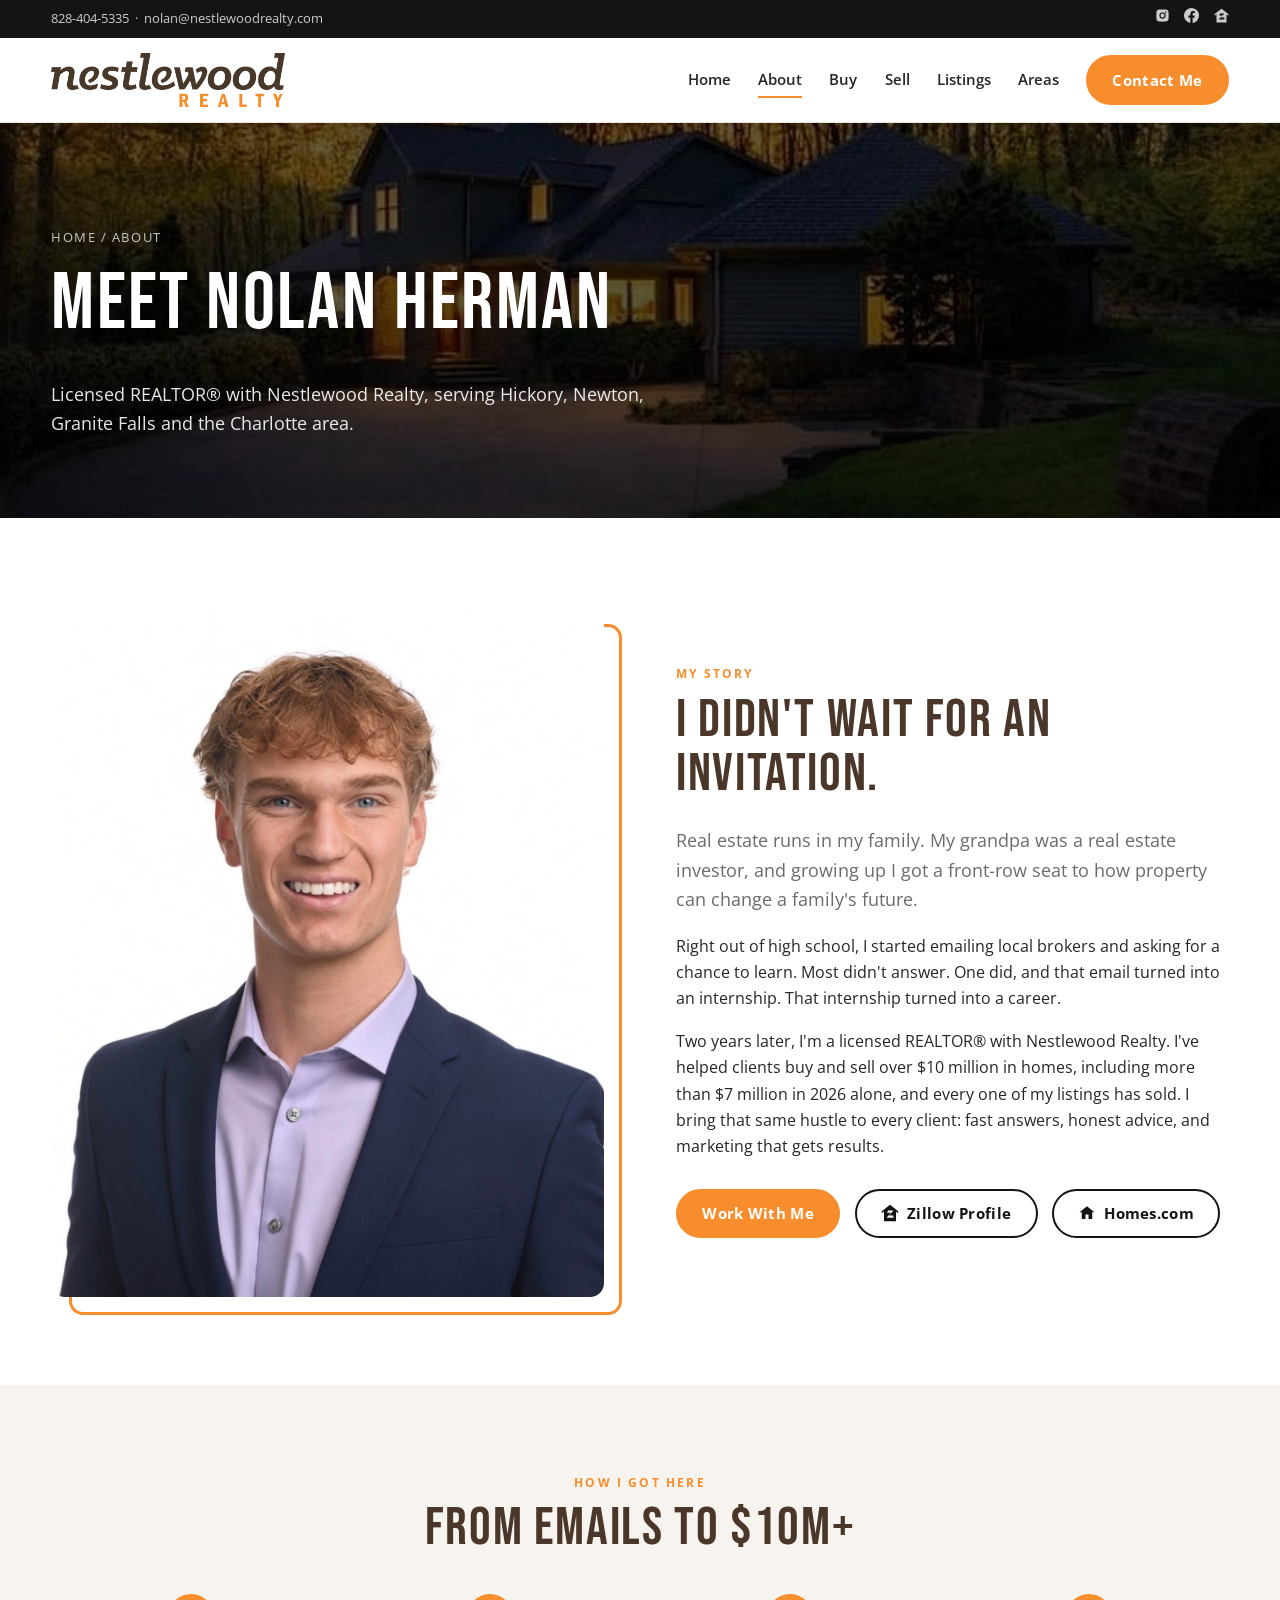
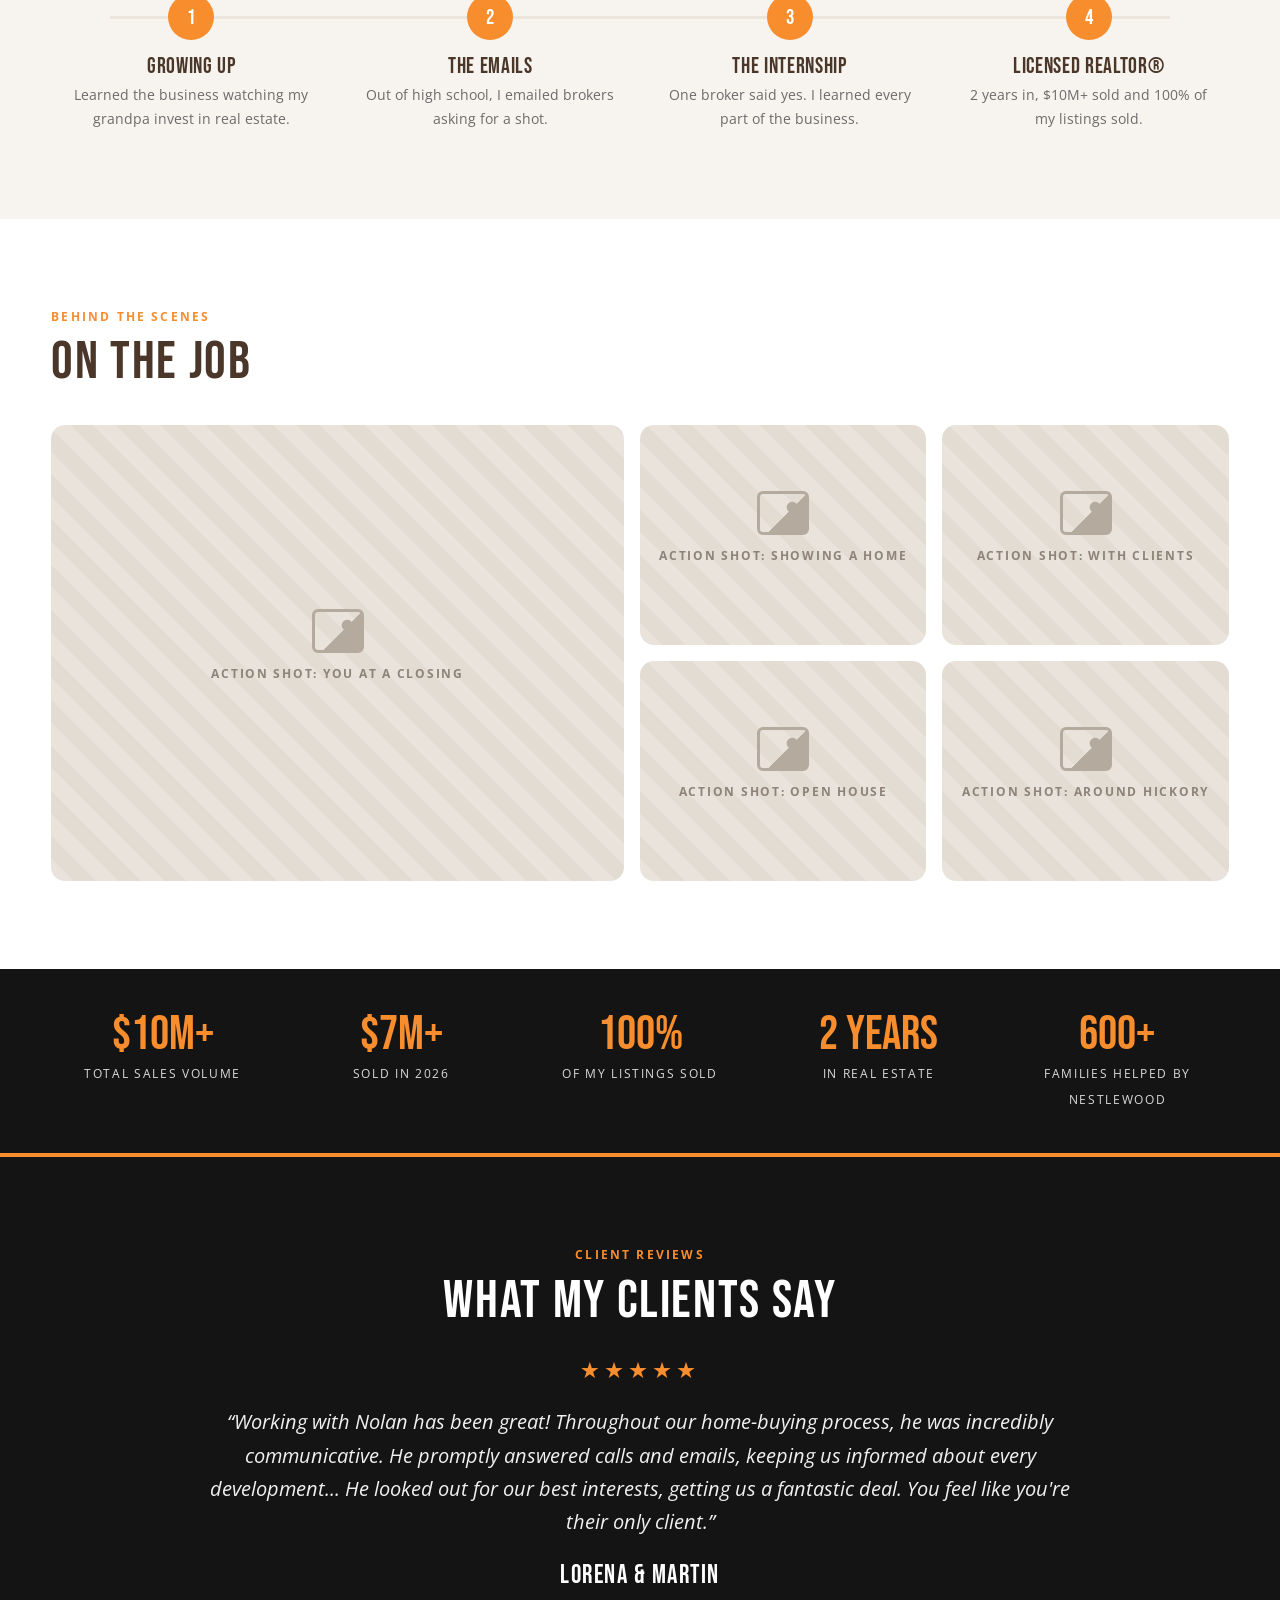
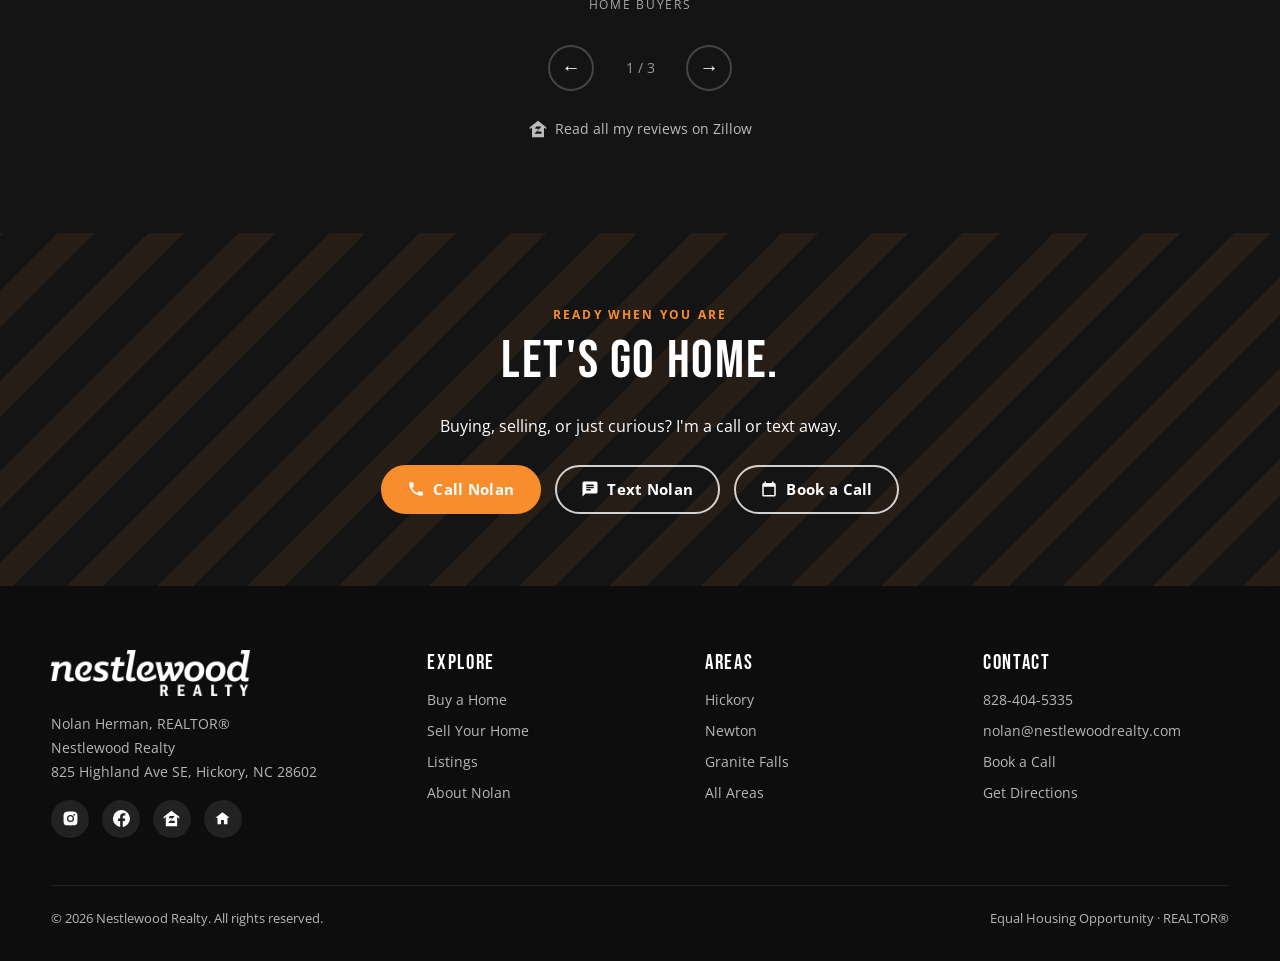
==== about.html @ 5c6ec0c7 "Clean up: move the site to the top level The site now opens directly at the short link; the redirect" ====
<!DOCTYPE html>
<html lang="en">
<head>
<meta charset="UTF-8" />
<meta name="viewport" content="width=device-width, initial-scale=1.0" />
<title>About Nolan Herman | Nestlewood Realty</title>
<meta name="description" content="Nolan Herman, REALTOR® with Nestlewood Realty. Helping buyers and sellers in Hickory, Newton, Granite Falls and the Charlotte area." />
<link rel="icon" href="images/tree-icon.png" />
<link rel="preconnect" href="https://fonts.googleapis.com" /><link rel="preconnect" href="https://fonts.gstatic.com" crossorigin />
<link href="https://fonts.googleapis.com/css2?family=Bebas+Neue&family=Open+Sans:ital,wght@0,400;0,600;0,700;1,400&display=swap" rel="stylesheet" />
<link rel="stylesheet" href="styles.css" />
</head>
<body>
<div class="topbar"><div class="wrap">
  <span><a href="tel:+18284045335">828-404-5335</a> &nbsp;·&nbsp; <a href="mailto:nolan@nestlewoodrealty.com">nolan@nestlewoodrealty.com</a></span>
  <span class="tsoc"><a href="https://www.instagram.com/nolansellsnc/" target="_blank" rel="noopener" aria-label="Instagram"><svg viewBox="0 0 24 24" aria-hidden="true"><path d="M12 2.2c3.2 0 3.6 0 4.8.1 3.3.1 4.8 1.7 4.9 4.9.1 1.3.1 1.6.1 4.8s0 3.6-.1 4.8c-.1 3.2-1.7 4.8-4.9 4.9-1.3.1-1.6.1-4.8.1s-3.6 0-4.8-.1c-3.3-.1-4.8-1.7-4.9-4.9C2.2 15.6 2.2 15.2 2.2 12s0-3.6.1-4.8C2.4 3.9 3.9 2.4 7.2 2.3 8.4 2.2 8.8 2.2 12 2.2zM12 7a5 5 0 1 0 0 10 5 5 0 0 0 0-10zm0 8.2a3.2 3.2 0 1 1 0-6.4 3.2 3.2 0 0 1 0 6.4zm5.2-9.6a1.2 1.2 0 1 0 0 2.4 1.2 1.2 0 0 0 0-2.4z"/></svg></a><a href="https://www.facebook.com/profile.php?id=61578346302536" target="_blank" rel="noopener" aria-label="Facebook"><svg viewBox="0 0 24 24" aria-hidden="true"><path d="M24 12a12 12 0 1 0-13.9 11.9v-8.4h-3V12h3V9.4c0-3 1.8-4.7 4.5-4.7 1.3 0 2.7.2 2.7.2v3h-1.5c-1.5 0-2 .9-2 1.9V12h3.4l-.5 3.5h-2.9v8.4A12 12 0 0 0 24 12z"/></svg></a><a href="https://www.zillow.com/profile/Nolansellnc" target="_blank" rel="noopener" aria-label="Zillow"><svg viewBox="0 0 24 24" aria-hidden="true"><path d="M12 1 1 9.6v2.6l3-2.2V23h16V10l3 2.2V9.6zm4.6 17.4H7.4l5.9-6.6H8.1l1.3-3.2h7.2l-5.8 6.6h5.8z"/></svg></a></span>
</div></div>
<header class="header"><div class="wrap">
  <a href="index.html"><img class="logo" src="images/logo.png" alt="Nestlewood Realty" /></a>
  <nav class="nav"><a href="index.html" class="">Home</a><a href="about.html" class="active">About</a><a href="buy.html" class="">Buy</a><a href="sell.html" class="">Sell</a><a href="listings.html" class="">Listings</a><a href="areas.html" class="">Areas</a><a href="contact.html" class="btn">Contact Me</a></nav>
  <button class="menu-btn" aria-label="Menu"><span></span><span></span><span></span></button>
</div></header>

<section class="page-hero" style="--bg:url('images/cover.jpg')"><div class="wrap"><div class="crumbs">Home / About</div><h1>Meet Nolan Herman</h1><p>Licensed REALTOR® with Nestlewood Realty, serving Hickory, Newton, Granite Falls and the Charlotte area.</p></div></section>
<section class="section"><div class="wrap split">
  <div class="portrait rev"><img src="images/headshot.jpg" alt="Nolan Herman" /></div>
  <div class="rev"><p class="eyebrow">My Story</p><h2>I didn't wait for an invitation.</h2>
    <p class="lead">Real estate runs in my family. My grandpa was a real estate investor, and growing up I got a front-row seat to how property can change a family's future.</p>
    <p>Right out of high school, I started emailing local brokers and asking for a chance to learn. Most didn't answer. One did, and that email turned into an internship. That internship turned into a career.</p>
    <p>Two years later, I'm a licensed REALTOR® with Nestlewood Realty. I've helped clients buy and sell over $10 million in homes, including more than $7 million in 2026 alone, and every one of my listings has sold. I bring that same hustle to every client: fast answers, honest advice, and marketing that gets results.</p>
    <div class="hero-actions"><a class="btn" href="contact.html">Work With Me</a><a class="btn btn-line" href="https://www.zillow.com/profile/Nolansellnc" target="_blank" rel="noopener"><svg viewBox="0 0 24 24" aria-hidden="true"><path d="M12 1 1 9.6v2.6l3-2.2V23h16V10l3 2.2V9.6zm4.6 17.4H7.4l5.9-6.6H8.1l1.3-3.2h7.2l-5.8 6.6h5.8z"/></svg> Zillow Profile</a><a class="btn btn-line" href="https://www.homes.com/real-estate-agents/nolan-herman/2672vt8/" target="_blank" rel="noopener"><svg viewBox="0 0 24 24" aria-hidden="true"><path d="M12 3 2 11h3v9h5v-6h4v6h5v-9h3z"/></svg> Homes.com</a></div></div>
</div></section>
<section class="section soft"><div class="wrap center"><p class="eyebrow">How I Got Here</p><h2>From emails to $10M+</h2>
  <div class="timeline">
    <div class="tl rev"><i>1</i><h3>Growing Up</h3><p>Learned the business watching my grandpa invest in real estate.</p></div>
    <div class="tl rev"><i>2</i><h3>The Emails</h3><p>Out of high school, I emailed brokers asking for a shot.</p></div>
    <div class="tl rev"><i>3</i><h3>The Internship</h3><p>One broker said yes. I learned every part of the business.</p></div>
    <div class="tl rev"><i>4</i><h3>Licensed REALTOR®</h3><p>2 years in, $10M+ sold and 100% of my listings sold.</p></div>
  </div></div></section>
<section class="section"><div class="wrap"><div class="head-row"><div><p class="eyebrow">Behind the Scenes</p><h2>On the job</h2></div></div>
  <div class="gallery"><div class="ph"><span>Action shot: you at a closing</span></div><div class="ph"><span>Action shot: showing a home</span></div><div class="ph"><span>Action shot: with clients</span></div><div class="ph"><span>Action shot: open house</span></div><div class="ph"><span>Action shot: around Hickory</span></div></div></div></section>
<section class="stats"><div class="wrap stats-grid">
  <div class="stat"><strong>$10M+</strong><span>Total sales volume</span></div>
  <div class="stat"><strong>$7M+</strong><span>Sold in 2026</span></div>
  <div class="stat"><strong>100%</strong><span>Of my listings sold</span></div>
  <div class="stat"><strong>2 Years</strong><span>In real estate</span></div>
  <div class="stat"><strong>600+</strong><span>Families helped by Nestlewood</span></div>
</div></section>
<section class="section dark" id="reviews"><div class="wrap center">
  <p class="eyebrow">Client Reviews</p><h2>What my clients say</h2>
  <div class="slider"><div class="rv on"><div class="stars">★★★★★</div><blockquote>“Working with Nolan has been great! Throughout our home-buying process, he was incredibly communicative. He promptly answered calls and emails, keeping us informed about every development... He looked out for our best interests, getting us a fantastic deal. You feel like you&#x27;re their only client.”</blockquote><cite>Lorena &amp; Martin<span>Home Buyers</span></cite></div><div class="rv"><div class="stars">★★★★★</div><blockquote>“Working with Nolan has been an outstanding experience from start to finish. His professionalism, deep market knowledge, and ability to communicate clearly made the entire home-buying process significantly easier and far less stressful... He is exceptional at what he does, and I&#x27;m grateful to have worked with him.”</blockquote><cite>Jacopo B.<span>Home Buyer</span></cite></div><div class="rv"><div class="stars">★★★★★</div><blockquote>“As first-time homebuyers, we appreciated his professionalism, knowledge, and dedication throughout the entire process. We couldn&#x27;t have asked for a better realtor than Nolan... We absolutely love our new home and highly recommend Nolan to anyone looking for a realtor who genuinely cares about their clients.”</blockquote><cite>Alfred &amp; Rashonda Wingate<span>First-Time Home Buyers</span></cite></div>
    <div class="rv-nav"><button class="rv-prev" aria-label="Previous review">←</button><span class="rv-count">1 / 3</span><button class="rv-next" aria-label="Next review">→</button></div>
  </div>
  <a class="zillow-badge" href="https://www.zillow.com/profile/Nolansellnc" target="_blank" rel="noopener"><svg style="width:18px;height:18px;fill:currentColor" viewBox="0 0 24 24" aria-hidden="true"><path d="M12 1 1 9.6v2.6l3-2.2V23h16V10l3 2.2V9.6zm4.6 17.4H7.4l5.9-6.6H8.1l1.3-3.2h7.2l-5.8 6.6h5.8z"/></svg> Read all my reviews on Zillow</a>
</div></section>
<section class="cta"><div class="wrap"><p class="eyebrow">Ready when you are</p><h2>Let's go home.</h2>
  <p>Buying, selling, or just curious? I'm a call or text away.</p>
  <div class="cta-actions"><a class="btn" href="tel:+18284045335"><svg viewBox="0 0 24 24" aria-hidden="true"><path d="M6.6 10.8a15.1 15.1 0 0 0 6.6 6.6l2.2-2.2a1 1 0 0 1 1-.25 11.4 11.4 0 0 0 3.6.57 1 1 0 0 1 1 1V20a1 1 0 0 1-1 1A17 17 0 0 1 3 4a1 1 0 0 1 1-1h3.5a1 1 0 0 1 1 1c0 1.25.2 2.45.57 3.57a1 1 0 0 1-.25 1z"/></svg> Call Nolan</a><a class="btn btn-ghost" href="sms:+18284045335"><svg viewBox="0 0 24 24" aria-hidden="true"><path d="M20 2H4a2 2 0 0 0-2 2v18l4-4h14a2 2 0 0 0 2-2V4a2 2 0 0 0-2-2zM7 9h10v2H7zm6 5H7v-2h6zm4-6H7V6h10z"/></svg> Text Nolan</a><a class="btn btn-ghost" href="contact.html"><svg viewBox="0 0 24 24" aria-hidden="true"><path d="M19 4h-1V2h-2v2H8V2H6v2H5a2 2 0 0 0-2 2v14a2 2 0 0 0 2 2h14a2 2 0 0 0 2-2V6a2 2 0 0 0-2-2zm0 16H5V9h14z"/></svg> Book a Call</a></div>
</div></section>
<footer class="footer"><div class="wrap">
  <div class="f-grid">
    <div><img class="flogo" src="images/logo.png" alt="Nestlewood Realty" />
      <p>Nolan Herman, REALTOR®<br />Nestlewood Realty<br />825 Highland Ave SE, Hickory, NC 28602</p>
      <div class="fsoc"><a href="https://www.instagram.com/nolansellsnc/" target="_blank" rel="noopener" aria-label="Instagram"><svg viewBox="0 0 24 24" aria-hidden="true"><path d="M12 2.2c3.2 0 3.6 0 4.8.1 3.3.1 4.8 1.7 4.9 4.9.1 1.3.1 1.6.1 4.8s0 3.6-.1 4.8c-.1 3.2-1.7 4.8-4.9 4.9-1.3.1-1.6.1-4.8.1s-3.6 0-4.8-.1c-3.3-.1-4.8-1.7-4.9-4.9C2.2 15.6 2.2 15.2 2.2 12s0-3.6.1-4.8C2.4 3.9 3.9 2.4 7.2 2.3 8.4 2.2 8.8 2.2 12 2.2zM12 7a5 5 0 1 0 0 10 5 5 0 0 0 0-10zm0 8.2a3.2 3.2 0 1 1 0-6.4 3.2 3.2 0 0 1 0 6.4zm5.2-9.6a1.2 1.2 0 1 0 0 2.4 1.2 1.2 0 0 0 0-2.4z"/></svg></a><a href="https://www.facebook.com/profile.php?id=61578346302536" target="_blank" rel="noopener" aria-label="Facebook"><svg viewBox="0 0 24 24" aria-hidden="true"><path d="M24 12a12 12 0 1 0-13.9 11.9v-8.4h-3V12h3V9.4c0-3 1.8-4.7 4.5-4.7 1.3 0 2.7.2 2.7.2v3h-1.5c-1.5 0-2 .9-2 1.9V12h3.4l-.5 3.5h-2.9v8.4A12 12 0 0 0 24 12z"/></svg></a><a href="https://www.zillow.com/profile/Nolansellnc" target="_blank" rel="noopener" aria-label="Zillow"><svg viewBox="0 0 24 24" aria-hidden="true"><path d="M12 1 1 9.6v2.6l3-2.2V23h16V10l3 2.2V9.6zm4.6 17.4H7.4l5.9-6.6H8.1l1.3-3.2h7.2l-5.8 6.6h5.8z"/></svg></a><a href="https://www.homes.com/real-estate-agents/nolan-herman/2672vt8/" target="_blank" rel="noopener" aria-label="Homes.com"><svg viewBox="0 0 24 24" aria-hidden="true"><path d="M12 3 2 11h3v9h5v-6h4v6h5v-9h3z"/></svg></a></div></div>
    <div><h4>Explore</h4><a href="buy.html">Buy a Home</a><a href="sell.html">Sell Your Home</a><a href="listings.html">Listings</a><a href="about.html">About Nolan</a></div>
    <div><h4>Areas</h4><a href="hickory.html">Hickory</a><a href="newton.html">Newton</a><a href="granite-falls.html">Granite Falls</a><a href="areas.html">All Areas</a></div>
    <div><h4>Contact</h4><a href="tel:+18284045335">828-404-5335</a><a href="mailto:nolan@nestlewoodrealty.com">nolan@nestlewoodrealty.com</a><a href="contact.html">Book a Call</a><a href="https://www.google.com/maps/search/?api=1&query=825+Highland+Ave+SE,+Hickory,+NC+28602" target="_blank" rel="noopener">Get Directions</a></div>
  </div>
  <div class="f-bottom"><span>© 2026 Nestlewood Realty. All rights reserved.</span><span>Equal Housing Opportunity · REALTOR®</span></div>
</div></footer>
<script src="script.js"></script>
</body>
</html>
---- styles.css ----
/* ===== Nestlewood Realty: Premium ===== */
:root {
  --accent: #f78d2d; --accent-dark: #dd7418; --brown: #4a3729; --dark: #141414; --ink: #262626; --muted: #6b6b6b;
  --soft: #f7f3ee; --line: #ece5dc; --radius: 14px; --shadow: 0 18px 40px rgba(0,0,0,.10);
  --head: "Bebas Neue", Impact, sans-serif; --body: "Open Sans", system-ui, sans-serif;
}
* { box-sizing: border-box; }
html { scroll-behavior: smooth; }
body { margin: 0; font-family: var(--body); color: var(--ink); line-height: 1.65; background: #fff; font-variant-numeric: lining-nums; }
img { max-width: 100%; display: block; }
a { color: inherit; }
h1, h2, h3 { font-family: var(--head); font-weight: 400; letter-spacing: .03em; line-height: 1; margin: 0 0 .45em; color: var(--brown); }
h2 { font-size: clamp(2.4rem, 5vw, 3.4rem); }
h3 { font-size: 1.7rem; }
.wrap { width: min(1180px, 92%); margin: 0 auto; }
.center { text-align: center; }
.eyebrow { text-transform: uppercase; letter-spacing: .18em; font-size: .76rem; font-weight: 700; color: var(--accent); margin: 0 0 .7em; }
.lead { font-size: 1.12rem; color: var(--muted); max-width: 680px; }
.center .lead { margin-left: auto; margin-right: auto; }
.section { padding: 5.5rem 0; }
.soft { background: var(--soft); }
.dark { background: var(--dark); color: #ddd; }
.dark h2, .dark h3 { color: #fff; }
.head-row { display: flex; justify-content: space-between; align-items: flex-end; gap: 1.5rem; margin-bottom: 2.2rem; flex-wrap: wrap; }
.head-row h2 { margin: 0; }

/* Placeholder boxes (swap for real photos) */
.ph { position: relative; background: repeating-linear-gradient(45deg, #e9e3db 0 16px, #e3dcd3 16px 32px); display: grid; place-items: center; color: #8d8378; font-size: .78rem; font-weight: 700; letter-spacing: .14em; text-transform: uppercase; text-align: center; padding: 1rem; }
.ph::before { content: ""; position: absolute; width: 46px; height: 38px; top: calc(50% - 44px); border: 3px solid #b5aa9e; border-radius: 6px;
  background: radial-gradient(circle at 70% 35%, #b5aa9e 5px, transparent 6px), linear-gradient(135deg, transparent 55%, #b5aa9e 56%) ; }
.ph span { margin-top: 2.6rem; }

/* Buttons */
.btn { display: inline-flex; align-items: center; justify-content: center; gap: .5rem; text-decoration: none; cursor: pointer;
  background: var(--accent); color: #fff; border: 2px solid var(--accent); border-radius: 999px; padding: .85em 1.6em;
  font: 700 .95rem var(--body); letter-spacing: .02em; transition: transform .15s, background .2s, box-shadow .2s; }
.btn:hover { transform: translateY(-2px); background: var(--accent-dark); border-color: var(--accent-dark); box-shadow: 0 10px 22px rgba(247,141,45,.3); }
.btn svg { width: 18px; height: 18px; fill: currentColor; }
.btn-dark { background: var(--dark); border-color: var(--dark); }
.btn-dark:hover { background: #333; border-color: #333; box-shadow: none; }
.btn-ghost { background: transparent; color: #fff; border-color: rgba(255,255,255,.8); }
.btn-ghost:hover { background: #fff; color: var(--dark); border-color: #fff; box-shadow: none; }
.btn-line { background: transparent; color: var(--dark); border-color: var(--dark); }
.btn-line:hover { background: var(--dark); color: #fff; border-color: var(--dark); box-shadow: none; }
.link { color: var(--accent-dark); font-weight: 700; text-decoration: none; }
.link:hover { text-decoration: underline; }

/* Top bar + header */
.topbar { background: var(--dark); color: #ccc; font-size: .82rem; }
.topbar .wrap { display: flex; justify-content: space-between; align-items: center; padding: .5rem 0; gap: 1rem; }
.topbar a { text-decoration: none; } .topbar a:hover { color: var(--accent); }
.topbar .tsoc { display: flex; gap: .9rem; } .topbar .tsoc svg { width: 15px; height: 15px; fill: currentColor; }
.header { position: sticky; top: 0; z-index: 50; background: rgba(255,255,255,.97); backdrop-filter: blur(8px); border-bottom: 1px solid var(--line); }
.header .wrap { display: flex; align-items: center; justify-content: space-between; height: 84px; gap: 1rem; }
.header .logo { height: 54px; width: auto; }
.nav { display: flex; align-items: center; gap: 1.7rem; font-weight: 600; font-size: .93rem; }
.nav a { text-decoration: none; position: relative; }
.nav a:not(.btn)::after { content: ""; position: absolute; left: 0; bottom: -6px; height: 2px; width: 0; background: var(--accent); transition: width .2s; }
.nav a:not(.btn):hover::after, .nav a.active::after { width: 100%; }
.menu-btn { display: none; background: none; border: 0; padding: 8px; cursor: pointer; }
.menu-btn span { display: block; width: 26px; height: 3px; background: var(--dark); margin: 5px 0; border-radius: 2px; }

/* Home hero slideshow */
.hero { position: relative; min-height: 86vh; display: flex; align-items: center; color: #fff; overflow: hidden; }
.slides, .slide { position: absolute; inset: 0; }
.slide { background-size: cover; background-position: center 55%; opacity: 0; transition: opacity 1.4s ease; transform: scale(1.06); animation: kenburns 14s ease-out infinite alternate; }
.slide.on { opacity: 1; }
.slide.ph-slide { background: linear-gradient(135deg, #3a2c22, #1a1a1a); }
@keyframes kenburns { to { transform: scale(1); } }
.hero::after { content: ""; position: absolute; inset: 0; background: linear-gradient(90deg, rgba(0,0,0,.78) 0%, rgba(0,0,0,.45) 55%, rgba(0,0,0,.15) 100%); }
.hero .wrap { position: relative; z-index: 2; }
.hero-copy { max-width: 640px; }
.hero h1 { color: #fff; font-size: clamp(3.6rem, 9vw, 7rem); line-height: .9; margin-bottom: .25em; }
.hero h1 em { font-style: normal; color: var(--accent); }
.hero p { font-size: 1.15rem; opacity: .92; max-width: 520px; }
.hero-actions { display: flex; gap: .9rem; flex-wrap: wrap; margin-top: 1.8rem; }
.dots { position: absolute; z-index: 3; bottom: 26px; left: 50%; transform: translateX(-50%); display: flex; gap: 8px; }
.dots i { width: 9px; height: 9px; border-radius: 50%; background: rgba(255,255,255,.45); }
.dots i.on { background: var(--accent); width: 26px; border-radius: 9px; }

/* Page hero (inner pages) */
.page-hero { position: relative; color: #fff; padding: 6.5rem 0 5rem; background: linear-gradient(rgba(0,0,0,.6), rgba(0,0,0,.7)), var(--bg, #222) center 55% / cover; }
.page-hero.ph-hero { background: linear-gradient(rgba(20,20,20,.75), rgba(20,20,20,.85)), repeating-linear-gradient(45deg, #3b3027 0 18px, #33291f 18px 36px); }
.page-hero h1 { color: #fff; font-size: clamp(3rem, 7vw, 5rem); }
.page-hero p { max-width: 620px; font-size: 1.1rem; opacity: .9; margin: 0; }
.crumbs { font-size: .8rem; letter-spacing: .12em; text-transform: uppercase; opacity: .75; margin-bottom: 1rem; }

/* Stats */
.stats { background: var(--dark); color: #fff; padding: 2.6rem 0; border-bottom: 4px solid var(--accent); }
.stats-grid { display: grid; grid-template-columns: repeat(5, 1fr); gap: 1rem; text-align: center; }
.stat strong { display: block; font: 3rem/1 var(--head); color: var(--accent); }
.stat span { font-size: .74rem; letter-spacing: .14em; text-transform: uppercase; opacity: .85; }

/* Intro / about split */
.split { display: grid; grid-template-columns: 1fr 1fr; gap: 4.5rem; align-items: center; }
.portrait { position: relative; }
.portrait img, .portrait .ph { width: 100%; aspect-ratio: 4/5; object-fit: cover; object-position: center 20%; border-radius: var(--radius); }
.portrait::before { content: ""; position: absolute; inset: 18px -18px -18px 18px; border: 3px solid var(--accent); border-radius: var(--radius); z-index: -1; }
.badge-float { position: absolute; left: -22px; bottom: 34px; background: #fff; border-radius: 12px; box-shadow: var(--shadow); padding: .9rem 1.2rem; display: flex; gap: .8rem; align-items: center; }
.badge-float img { width: 42px; height: 42px; }
.badge-float strong { display: block; font: 1.7rem/1 var(--head); color: var(--brown); }
.badge-float span { font-size: .75rem; color: var(--muted); text-transform: uppercase; letter-spacing: .08em; }
.checks { list-style: none; padding: 0; margin: 1.4rem 0 2rem; display: grid; gap: .6rem; }
.checks li { padding-left: 1.9rem; position: relative; }
.checks li::before { content: "✓"; position: absolute; left: 0; top: .15rem; width: 1.3rem; height: 1.3rem; border-radius: 50%; background: var(--accent); color: #fff; font-size: .72rem; font-weight: 700; display: grid; place-items: center; }

/* Listing cards */
.cards3 { display: grid; grid-template-columns: repeat(3, 1fr); gap: 1.6rem; }
.listing { background: #fff; border-radius: var(--radius); overflow: hidden; box-shadow: var(--shadow); text-decoration: none; display: flex; flex-direction: column; transition: transform .2s; }
.listing:hover { transform: translateY(-6px); }
.listing .pic { position: relative; aspect-ratio: 4/3; }
.listing .pic .ph { position: absolute; inset: 0; }
.tag { position: absolute; top: 14px; left: 14px; z-index: 2; background: var(--accent); color: #fff; font-size: .7rem; font-weight: 700; letter-spacing: .12em; text-transform: uppercase; padding: .4em .85em; border-radius: 999px; }
.tag.sold { background: var(--dark); }
.listing .body { padding: 1.3rem 1.4rem 1.4rem; }
.price { font: 2rem/1 var(--head); color: var(--brown); letter-spacing: .03em; }
.addr { font-weight: 700; margin: .35rem 0 0; }
.city { color: var(--muted); font-size: .9rem; margin: 0 0 .9rem; }
.specs { display: flex; gap: 1.1rem; font-size: .86rem; color: var(--muted); border-top: 1px solid var(--line); padding-top: .9rem; }
.specs b { color: var(--ink); }
.zl { margin-top: .9rem; font-size: .85rem; font-weight: 700; color: var(--accent-dark); }

/* Neighborhood cards */
.hood { position: relative; border-radius: var(--radius); overflow: hidden; aspect-ratio: 3/4; display: block; text-decoration: none; color: #fff; box-shadow: var(--shadow); }
.hood .ph { position: absolute; inset: 0; align-items: start; padding-top: 30%; }
.hood .cap { position: absolute; inset: auto 0 0; padding: 1.6rem; background: linear-gradient(transparent, rgba(0,0,0,.85)); }
.hood h3 { color: #fff; font-size: 2.4rem; margin: 0; }
.hood p { margin: .2rem 0 0; font-size: .9rem; opacity: .9; }

/* Reviews slider */
.slider { position: relative; max-width: 860px; margin: 0 auto; }
.rv { display: none; text-align: center; }
.rv.on { display: block; animation: fade .6s ease; }
@keyframes fade { from { opacity: 0; transform: translateY(8px); } to { opacity: 1; transform: none; } }
.rv .stars { color: var(--accent); font-size: 1.4rem; letter-spacing: 4px; }
.rv blockquote { margin: 1rem 0 1.4rem; font-size: 1.22rem; line-height: 1.7; font-style: italic; color: #f1f1f1; }
.rv cite { font: 1.6rem var(--head); letter-spacing: .06em; color: #fff; font-style: normal; }
.rv cite span { display: block; font: .75rem var(--body); letter-spacing: .14em; text-transform: uppercase; color: #aaa; margin-top: .3rem; }
.rv-nav { display: flex; justify-content: center; align-items: center; gap: 1rem; margin-top: 2rem; }
.rv-nav button { width: 46px; height: 46px; border-radius: 50%; border: 2px solid #444; background: none; color: #fff; font-size: 1.2rem; cursor: pointer; }
.rv-nav button:hover { border-color: var(--accent); color: var(--accent); }
.rv-count { font-size: .85rem; color: #999; min-width: 60px; text-align: center; }
.zillow-badge { display: inline-flex; align-items: center; gap: .5rem; margin-top: 1.6rem; color: #bbb; font-size: .9rem; text-decoration: none; }
.zillow-badge:hover { color: var(--accent); }

/* Valuation band */
.valuation { background: var(--accent); padding: 4rem 0; }
.val-grid { display: grid; grid-template-columns: 1fr 1.2fr; gap: 3rem; align-items: center; }
.valuation h2 { color: #111; margin-bottom: .2em; }
.valuation p { color: #231a12; margin: 0; }
.val-form { display: flex; gap: .6rem; background: #fff; border-radius: 999px; padding: .45rem; box-shadow: 0 14px 30px rgba(0,0,0,.15); }
.val-form input { flex: 1; min-width: 0; border: 0; outline: none; font: 1rem var(--body); padding: 0 1.1rem; }

/* Guide download */
.guide { display: grid; grid-template-columns: .8fr 1.2fr; gap: 4rem; align-items: center; }
.book { position: relative; width: min(320px, 100%); margin: 0 auto; aspect-ratio: 3/4; border-radius: 6px 14px 14px 6px; background: var(--dark); color: #fff; padding: 2rem 1.6rem; box-shadow: 18px 22px 40px rgba(0,0,0,.25), inset 10px 0 0 rgba(255,255,255,.06); transform: rotate(-3deg); display: flex; flex-direction: column; overflow: hidden; }
.book::after { content: ""; position: absolute; right: -40px; bottom: -40px; width: 180px; height: 180px; border-radius: 50%; background: var(--accent); opacity: .9; }
.book small { color: var(--accent); letter-spacing: .2em; font-weight: 700; font-size: .68rem; }
.book h3 { color: #fff; font-size: 2.6rem; line-height: .95; margin: .6rem 0 auto; position: relative; z-index: 1; }
.book .by { position: relative; z-index: 1; font-size: .78rem; opacity: .85; }
.book img { position: relative; z-index: 1; height: 34px; width: auto; filter: brightness(0) invert(1); margin-top: .7rem; }
.inline-form { display: grid; grid-template-columns: 1fr 1fr auto; gap: .6rem; margin-top: 1.4rem; }
.inline-form input { font: 1rem var(--body); padding: .85em 1.1em; border: 1.5px solid var(--line); border-radius: 999px; background: #fff; outline: none; }
.inline-form input:focus { border-color: var(--accent); }
.fine { font-size: .78rem; color: var(--muted); margin-top: .7rem; }

/* Booking */
.booking { display: grid; grid-template-columns: 1fr 1.1fr; gap: 3rem; align-items: center; }
.calendar-ph { border: 2px dashed #c9bfb3; border-radius: var(--radius); background: #fff; padding: 2rem; min-height: 360px; display: grid; place-items: center; text-align: center; color: var(--muted); }
.cal { display: grid; grid-template-columns: repeat(7, 34px); gap: 6px; justify-content: center; margin: 1rem auto; }
.cal i { height: 34px; border-radius: 8px; background: var(--soft); font-style: normal; font-size: .8rem; display: grid; place-items: center; color: #999; }
.cal i.av { background: #fde5cf; color: var(--accent-dark); font-weight: 700; }
.cal i.sel { background: var(--accent); color: #fff; }

/* Forms */
.form { background: #fff; border-radius: var(--radius); box-shadow: var(--shadow); padding: 2.2rem; display: grid; gap: 1rem; }
.form .row { display: grid; grid-template-columns: 1fr 1fr; gap: 1rem; }
.form label { display: grid; gap: .35rem; font-size: .82rem; font-weight: 700; color: var(--brown); text-transform: uppercase; letter-spacing: .06em; }
.form input, .form select, .form textarea { font: 1rem var(--body); padding: .85em 1em; border: 1.5px solid var(--line); border-radius: 10px; background: var(--soft); color: var(--ink); outline: none; }
.form input:focus, .form select:focus, .form textarea:focus { border-color: var(--accent); background: #fff; }

/* Mortgage calculator */
.calc { display: grid; grid-template-columns: 1.1fr .9fr; gap: 0; border-radius: var(--radius); overflow: hidden; box-shadow: var(--shadow); }
.calc .inputs { background: #fff; padding: 2.2rem; display: grid; gap: 1rem; }
.calc .inputs .row { display: grid; grid-template-columns: 1fr 1fr; gap: 1rem; }
.calc label { display: grid; gap: .35rem; font-size: .8rem; font-weight: 700; text-transform: uppercase; letter-spacing: .06em; color: var(--brown); }
.calc input { font: 1.05rem var(--body); padding: .8em 1em; border: 1.5px solid var(--line); border-radius: 10px; background: var(--soft); outline: none; }
.calc input:focus { border-color: var(--accent); background: #fff; }
.calc .result { background: var(--dark); color: #fff; padding: 2.2rem; display: flex; flex-direction: column; justify-content: center; }
.calc .result small { letter-spacing: .16em; text-transform: uppercase; font-size: .72rem; color: #aaa; }
.calc .pay { font: 4.4rem/1 var(--head); color: var(--accent); margin: .4rem 0 1.2rem; }
.calc .bd { display: grid; gap: .5rem; font-size: .92rem; border-top: 1px solid #333; padding-top: 1rem; }
.calc .bd div { display: flex; justify-content: space-between; }
.calc .bd span { color: #aaa; }

/* Steps */
.steps { display: grid; grid-template-columns: repeat(4, 1fr); gap: 1.2rem; counter-reset: s; }
.step { background: #fff; border-radius: var(--radius); padding: 1.8rem 1.5rem; box-shadow: var(--shadow); counter-increment: s; position: relative; }
.step::before { content: counter(s, decimal-leading-zero); font: 2.6rem/1 var(--head); color: var(--accent); display: block; margin-bottom: .6rem; }
.step h3 { font-size: 1.5rem; } .step p { margin: 0; color: var(--muted); font-size: .93rem; }

/* Action-shot gallery */
.gallery { display: grid; grid-template-columns: 2fr 1fr 1fr; grid-template-rows: 220px 220px; gap: 1rem; }
.gallery .ph { border-radius: var(--radius); }
.gallery .ph:first-child { grid-row: span 2; }

/* Timeline */
.timeline { display: grid; grid-template-columns: repeat(4, 1fr); gap: 1.2rem; position: relative; margin-top: 2.4rem; }
.timeline::before { content: ""; position: absolute; top: 22px; left: 5%; right: 5%; height: 3px; background: var(--line); }
.tl { position: relative; text-align: center; padding: 0 .6rem; }
.tl i { width: 46px; height: 46px; border-radius: 50%; background: var(--accent); color: #fff; display: grid; place-items: center; margin: 0 auto 1rem; font: 1.3rem var(--head); font-style: normal; position: relative; }
.tl h3 { font-size: 1.4rem; margin-bottom: .3rem; } .tl p { font-size: .9rem; color: var(--muted); margin: 0; }

/* Facts */
.facts { display: grid; grid-template-columns: repeat(4, 1fr); gap: 1rem; margin: 2rem 0; }
.fact { background: var(--soft); border-radius: var(--radius); padding: 1.2rem; text-align: center; }
.fact strong { display: block; font: 1.6rem/1.1 var(--head); color: var(--brown); }
.fact span { font-size: .75rem; color: var(--muted); text-transform: uppercase; letter-spacing: .08em; }

/* CTA band */
.cta { background: var(--dark); color: #fff; text-align: center; padding: 4.5rem 0; position: relative; overflow: hidden; }
.cta::before { content: ""; position: absolute; inset: 0; opacity: .08; background: repeating-linear-gradient(-45deg, var(--accent) 0 26px, transparent 26px 64px); }
.cta .wrap { position: relative; }
.cta h2 { color: #fff; }
.cta-actions { display: flex; justify-content: center; gap: .9rem; flex-wrap: wrap; margin-top: 1.6rem; }

/* Footer */
.footer { background: #0d0d0d; color: rgba(255,255,255,.7); padding: 4rem 0 2rem; font-size: .9rem; }
.f-grid { display: grid; grid-template-columns: 1.4fr 1fr 1fr 1fr; gap: 2rem; }
.footer h4 { color: #fff; font: 1.3rem var(--head); letter-spacing: .08em; margin: 0 0 .8rem; }
.footer a { text-decoration: none; display: block; margin-bottom: .45rem; } .footer a:hover { color: var(--accent); }
.footer .flogo { height: 46px; width: auto; filter: brightness(0) invert(1); margin-bottom: 1rem; }
.fsoc { display: flex; gap: .8rem; margin-top: 1rem; } .fsoc a { width: 38px; height: 38px; border-radius: 50%; background: #222; display: grid; place-items: center; }
.fsoc svg { width: 17px; height: 17px; fill: #fff; } .fsoc a:hover { background: var(--accent); }
.f-bottom { border-top: 1px solid #222; margin-top: 2.5rem; padding-top: 1.4rem; display: flex; justify-content: space-between; gap: 1rem; flex-wrap: wrap; font-size: .8rem; }

/* Reveal on scroll */
.rev { opacity: 0; transform: translateY(26px); transition: opacity .8s ease, transform .8s ease; }
.rev.in { opacity: 1; transform: none; }
@media (prefers-reduced-motion: reduce) { .rev { opacity: 1; transform: none; } .slide { animation: none; } }

/* Phones */
@media (max-width: 960px) {
  .nav { display: none; } .menu-btn { display: block; }
  .stats-grid { grid-template-columns: repeat(2, 1fr); } .stats-grid .stat:last-child { grid-column: span 2; }
  .split, .val-grid, .guide, .booking, .calc { grid-template-columns: 1fr; gap: 2.5rem; }
  .cards3, .steps, .timeline, .facts { grid-template-columns: 1fr 1fr; }
  .timeline::before { display: none; }
  .f-grid { grid-template-columns: 1fr 1fr; }
  .portrait { max-width: 420px; margin: 0 auto; }
}
@media (max-width: 620px) {
  .topbar .tsoc { display: none; }
  .cards3, .steps, .facts, .form .row, .calc .inputs .row, .inline-form { grid-template-columns: 1fr; }
  .timeline { grid-template-columns: 1fr; }
  .gallery { grid-template-columns: 1fr 1fr; grid-template-rows: 200px 140px 140px; }
  .gallery .ph:first-child { grid-column: span 2; grid-row: auto; }
  .val-form { flex-direction: column; border-radius: 18px; } .val-form input { padding: .8rem 1rem; }
  .hero { min-height: 78vh; } .section { padding: 4rem 0; }
  .f-grid { grid-template-columns: 1fr; }
  .badge-float { left: 10px; }
}
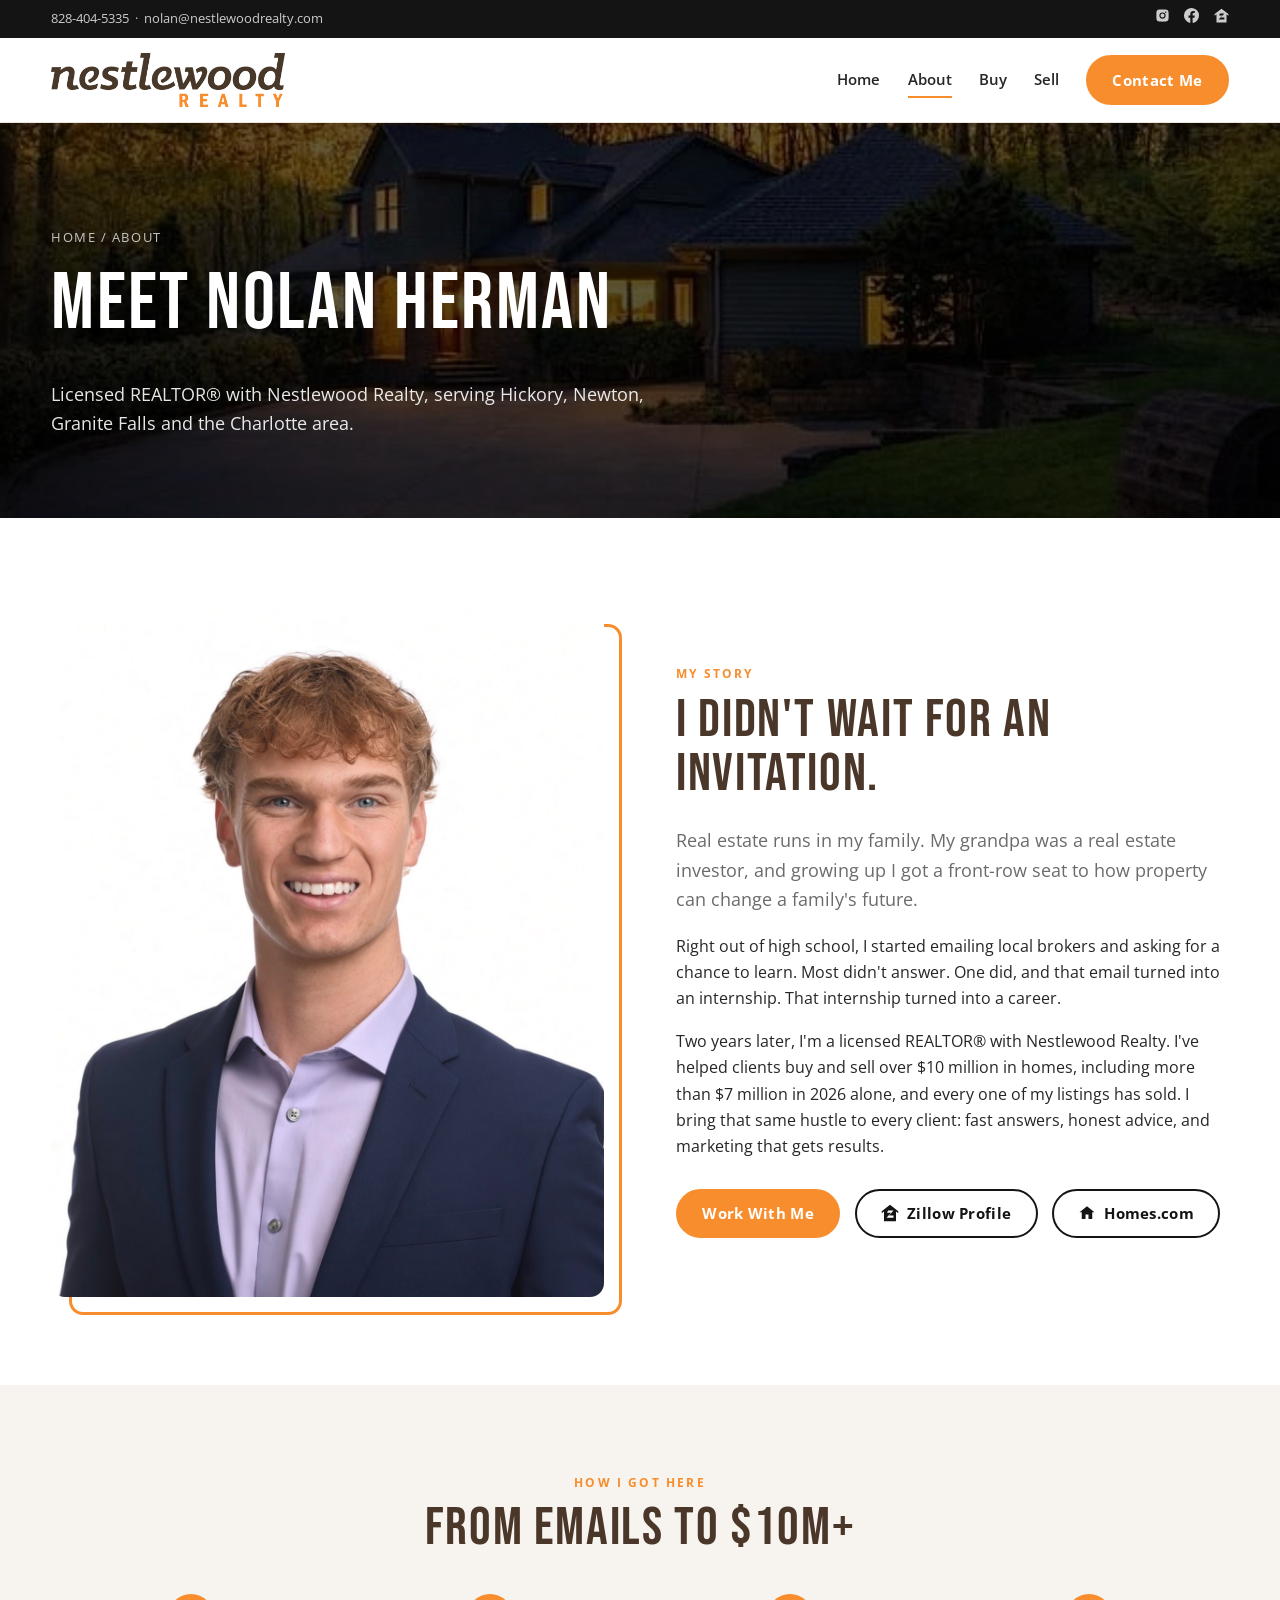
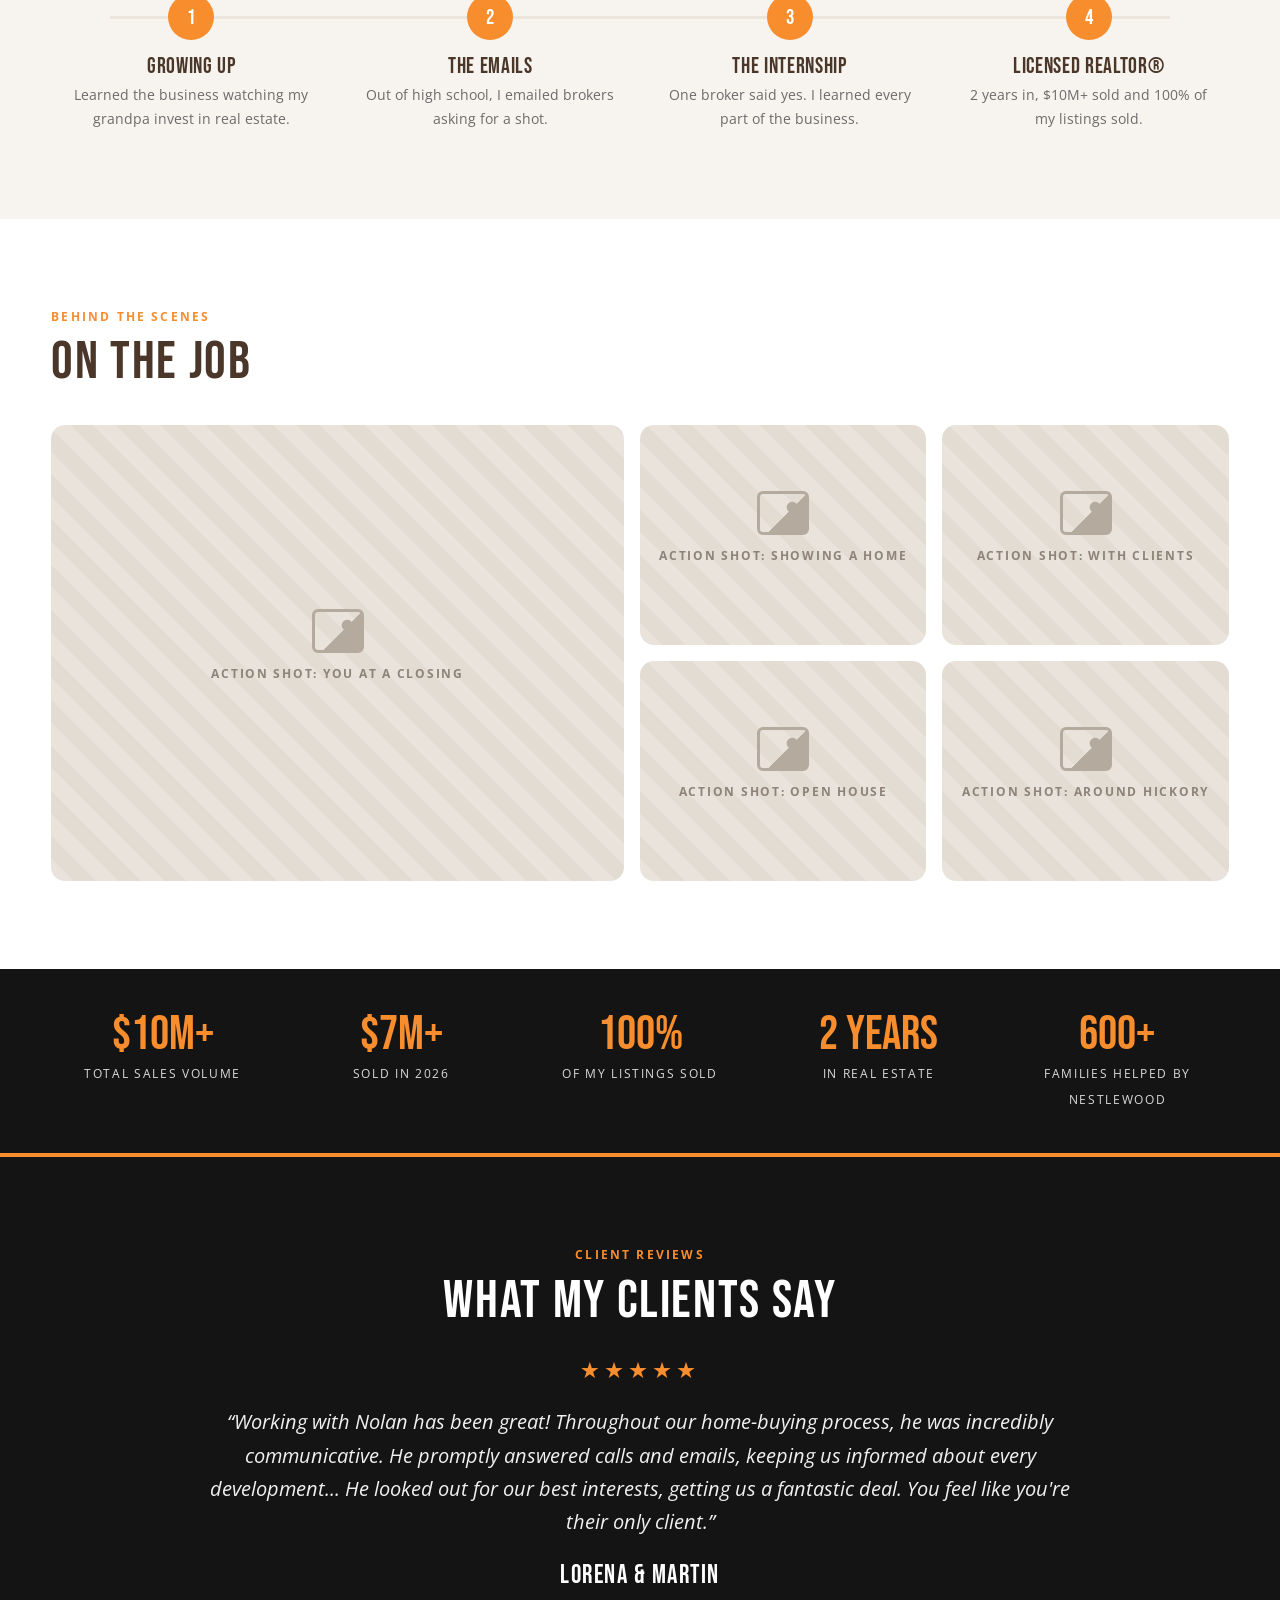
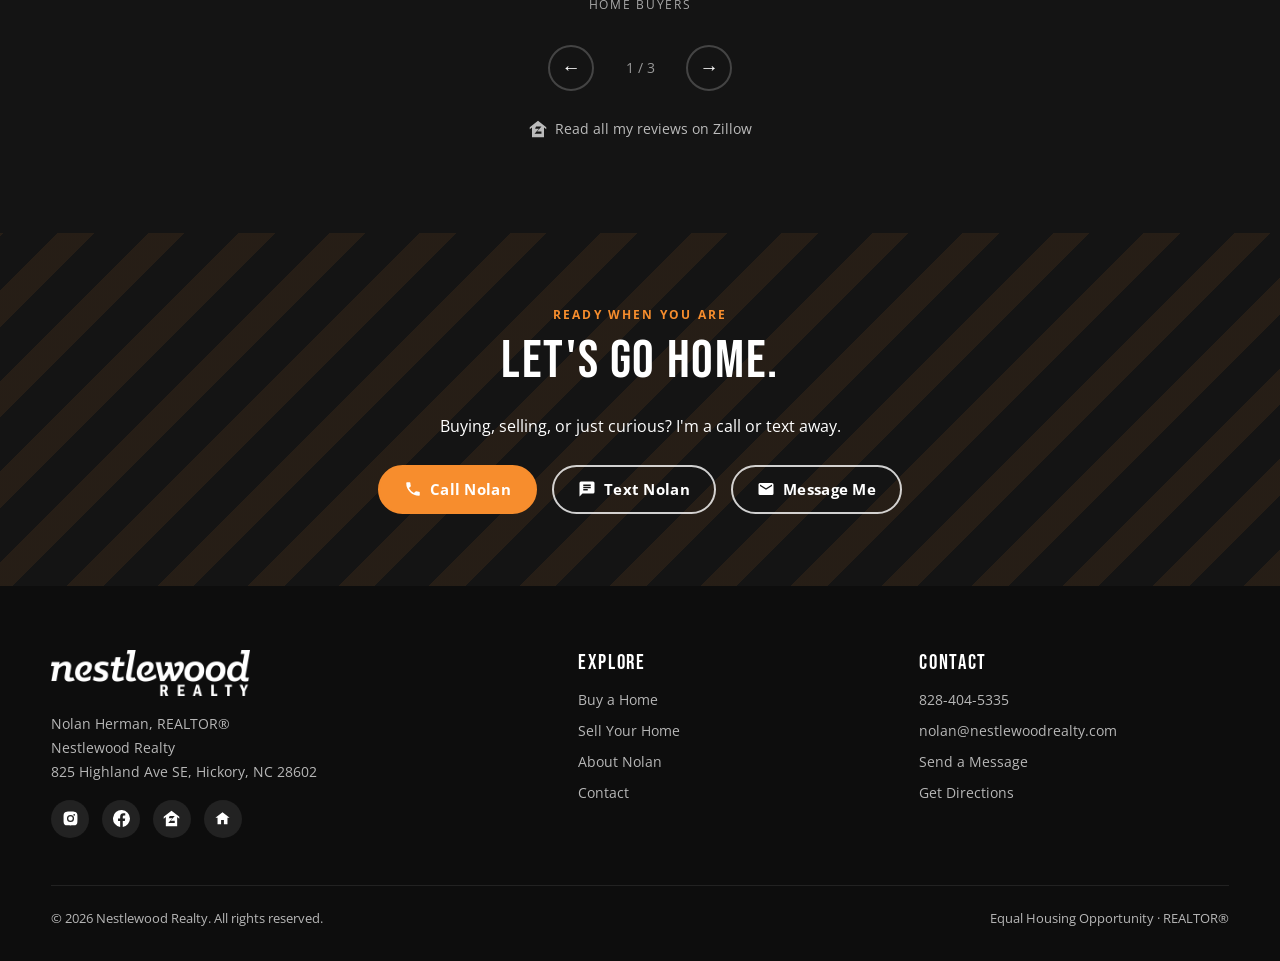
==== commit 6102a26b: "Trim Premium to 5 pages Premium now has Home, About, Buy, Sell and Contact. The home buyer's guide, " ====
--- a/about.html
+++ b/about.html
@@ -17,7 +17,7 @@
 </div></div>
 <header class="header"><div class="wrap">
   <a href="index.html"><img class="logo" src="images/logo.png" alt="Nestlewood Realty" /></a>
-  <nav class="nav"><a href="index.html" class="">Home</a><a href="about.html" class="active">About</a><a href="buy.html" class="">Buy</a><a href="sell.html" class="">Sell</a><a href="listings.html" class="">Listings</a><a href="areas.html" class="">Areas</a><a href="contact.html" class="btn">Contact Me</a></nav>
+  <nav class="nav"><a href="index.html" class="">Home</a><a href="about.html" class="active">About</a><a href="buy.html" class="">Buy</a><a href="sell.html" class="">Sell</a><a href="contact.html" class="btn">Contact Me</a></nav>
   <button class="menu-btn" aria-label="Menu"><span></span><span></span><span></span></button>
 </div></header>
 
@@ -55,16 +55,15 @@
 </div></section>
 <section class="cta"><div class="wrap"><p class="eyebrow">Ready when you are</p><h2>Let's go home.</h2>
   <p>Buying, selling, or just curious? I'm a call or text away.</p>
-  <div class="cta-actions"><a class="btn" href="tel:+18284045335"><svg viewBox="0 0 24 24" aria-hidden="true"><path d="M6.6 10.8a15.1 15.1 0 0 0 6.6 6.6l2.2-2.2a1 1 0 0 1 1-.25 11.4 11.4 0 0 0 3.6.57 1 1 0 0 1 1 1V20a1 1 0 0 1-1 1A17 17 0 0 1 3 4a1 1 0 0 1 1-1h3.5a1 1 0 0 1 1 1c0 1.25.2 2.45.57 3.57a1 1 0 0 1-.25 1z"/></svg> Call Nolan</a><a class="btn btn-ghost" href="sms:+18284045335"><svg viewBox="0 0 24 24" aria-hidden="true"><path d="M20 2H4a2 2 0 0 0-2 2v18l4-4h14a2 2 0 0 0 2-2V4a2 2 0 0 0-2-2zM7 9h10v2H7zm6 5H7v-2h6zm4-6H7V6h10z"/></svg> Text Nolan</a><a class="btn btn-ghost" href="contact.html"><svg viewBox="0 0 24 24" aria-hidden="true"><path d="M19 4h-1V2h-2v2H8V2H6v2H5a2 2 0 0 0-2 2v14a2 2 0 0 0 2 2h14a2 2 0 0 0 2-2V6a2 2 0 0 0-2-2zm0 16H5V9h14z"/></svg> Book a Call</a></div>
+  <div class="cta-actions"><a class="btn" href="tel:+18284045335"><svg viewBox="0 0 24 24" aria-hidden="true"><path d="M6.6 10.8a15.1 15.1 0 0 0 6.6 6.6l2.2-2.2a1 1 0 0 1 1-.25 11.4 11.4 0 0 0 3.6.57 1 1 0 0 1 1 1V20a1 1 0 0 1-1 1A17 17 0 0 1 3 4a1 1 0 0 1 1-1h3.5a1 1 0 0 1 1 1c0 1.25.2 2.45.57 3.57a1 1 0 0 1-.25 1z"/></svg> Call Nolan</a><a class="btn btn-ghost" href="sms:+18284045335"><svg viewBox="0 0 24 24" aria-hidden="true"><path d="M20 2H4a2 2 0 0 0-2 2v18l4-4h14a2 2 0 0 0 2-2V4a2 2 0 0 0-2-2zM7 9h10v2H7zm6 5H7v-2h6zm4-6H7V6h10z"/></svg> Text Nolan</a><a class="btn btn-ghost" href="contact.html"><svg viewBox="0 0 24 24" aria-hidden="true"><path d="M20 4H4a2 2 0 0 0-2 2v12a2 2 0 0 0 2 2h16a2 2 0 0 0 2-2V6a2 2 0 0 0-2-2zm0 4-8 5-8-5V6l8 5 8-5z"/></svg> Message Me</a></div>
 </div></section>
 <footer class="footer"><div class="wrap">
   <div class="f-grid">
     <div><img class="flogo" src="images/logo.png" alt="Nestlewood Realty" />
       <p>Nolan Herman, REALTOR®<br />Nestlewood Realty<br />825 Highland Ave SE, Hickory, NC 28602</p>
       <div class="fsoc"><a href="https://www.instagram.com/nolansellsnc/" target="_blank" rel="noopener" aria-label="Instagram"><svg viewBox="0 0 24 24" aria-hidden="true"><path d="M12 2.2c3.2 0 3.6 0 4.8.1 3.3.1 4.8 1.7 4.9 4.9.1 1.3.1 1.6.1 4.8s0 3.6-.1 4.8c-.1 3.2-1.7 4.8-4.9 4.9-1.3.1-1.6.1-4.8.1s-3.6 0-4.8-.1c-3.3-.1-4.8-1.7-4.9-4.9C2.2 15.6 2.2 15.2 2.2 12s0-3.6.1-4.8C2.4 3.9 3.9 2.4 7.2 2.3 8.4 2.2 8.8 2.2 12 2.2zM12 7a5 5 0 1 0 0 10 5 5 0 0 0 0-10zm0 8.2a3.2 3.2 0 1 1 0-6.4 3.2 3.2 0 0 1 0 6.4zm5.2-9.6a1.2 1.2 0 1 0 0 2.4 1.2 1.2 0 0 0 0-2.4z"/></svg></a><a href="https://www.facebook.com/profile.php?id=61578346302536" target="_blank" rel="noopener" aria-label="Facebook"><svg viewBox="0 0 24 24" aria-hidden="true"><path d="M24 12a12 12 0 1 0-13.9 11.9v-8.4h-3V12h3V9.4c0-3 1.8-4.7 4.5-4.7 1.3 0 2.7.2 2.7.2v3h-1.5c-1.5 0-2 .9-2 1.9V12h3.4l-.5 3.5h-2.9v8.4A12 12 0 0 0 24 12z"/></svg></a><a href="https://www.zillow.com/profile/Nolansellnc" target="_blank" rel="noopener" aria-label="Zillow"><svg viewBox="0 0 24 24" aria-hidden="true"><path d="M12 1 1 9.6v2.6l3-2.2V23h16V10l3 2.2V9.6zm4.6 17.4H7.4l5.9-6.6H8.1l1.3-3.2h7.2l-5.8 6.6h5.8z"/></svg></a><a href="https://www.homes.com/real-estate-agents/nolan-herman/2672vt8/" target="_blank" rel="noopener" aria-label="Homes.com"><svg viewBox="0 0 24 24" aria-hidden="true"><path d="M12 3 2 11h3v9h5v-6h4v6h5v-9h3z"/></svg></a></div></div>
-    <div><h4>Explore</h4><a href="buy.html">Buy a Home</a><a href="sell.html">Sell Your Home</a><a href="listings.html">Listings</a><a href="about.html">About Nolan</a></div>
-    <div><h4>Areas</h4><a href="hickory.html">Hickory</a><a href="newton.html">Newton</a><a href="granite-falls.html">Granite Falls</a><a href="areas.html">All Areas</a></div>
-    <div><h4>Contact</h4><a href="tel:+18284045335">828-404-5335</a><a href="mailto:nolan@nestlewoodrealty.com">nolan@nestlewoodrealty.com</a><a href="contact.html">Book a Call</a><a href="https://www.google.com/maps/search/?api=1&query=825+Highland+Ave+SE,+Hickory,+NC+28602" target="_blank" rel="noopener">Get Directions</a></div>
+    <div><h4>Explore</h4><a href="buy.html">Buy a Home</a><a href="sell.html">Sell Your Home</a><a href="about.html">About Nolan</a><a href="contact.html">Contact</a></div>
+    <div><h4>Contact</h4><a href="tel:+18284045335">828-404-5335</a><a href="mailto:nolan@nestlewoodrealty.com">nolan@nestlewoodrealty.com</a><a href="contact.html">Send a Message</a><a href="https://www.google.com/maps/search/?api=1&query=825+Highland+Ave+SE,+Hickory,+NC+28602" target="_blank" rel="noopener">Get Directions</a></div>
   </div>
   <div class="f-bottom"><span>© 2026 Nestlewood Realty. All rights reserved.</span><span>Equal Housing Opportunity · REALTOR®</span></div>
 </div></footer>
--- a/styles.css
+++ b/styles.css
@@ -226,7 +226,7 @@
 
 /* Footer */
 .footer { background: #0d0d0d; color: rgba(255,255,255,.7); padding: 4rem 0 2rem; font-size: .9rem; }
-.f-grid { display: grid; grid-template-columns: 1.4fr 1fr 1fr 1fr; gap: 2rem; }
+.f-grid { display: grid; grid-template-columns: 1.6fr 1fr 1fr; gap: 2rem; }
 .footer h4 { color: #fff; font: 1.3rem var(--head); letter-spacing: .08em; margin: 0 0 .8rem; }
 .footer a { text-decoration: none; display: block; margin-bottom: .45rem; } .footer a:hover { color: var(--accent); }
 .footer .flogo { height: 46px; width: auto; filter: brightness(0) invert(1); margin-bottom: 1rem; }
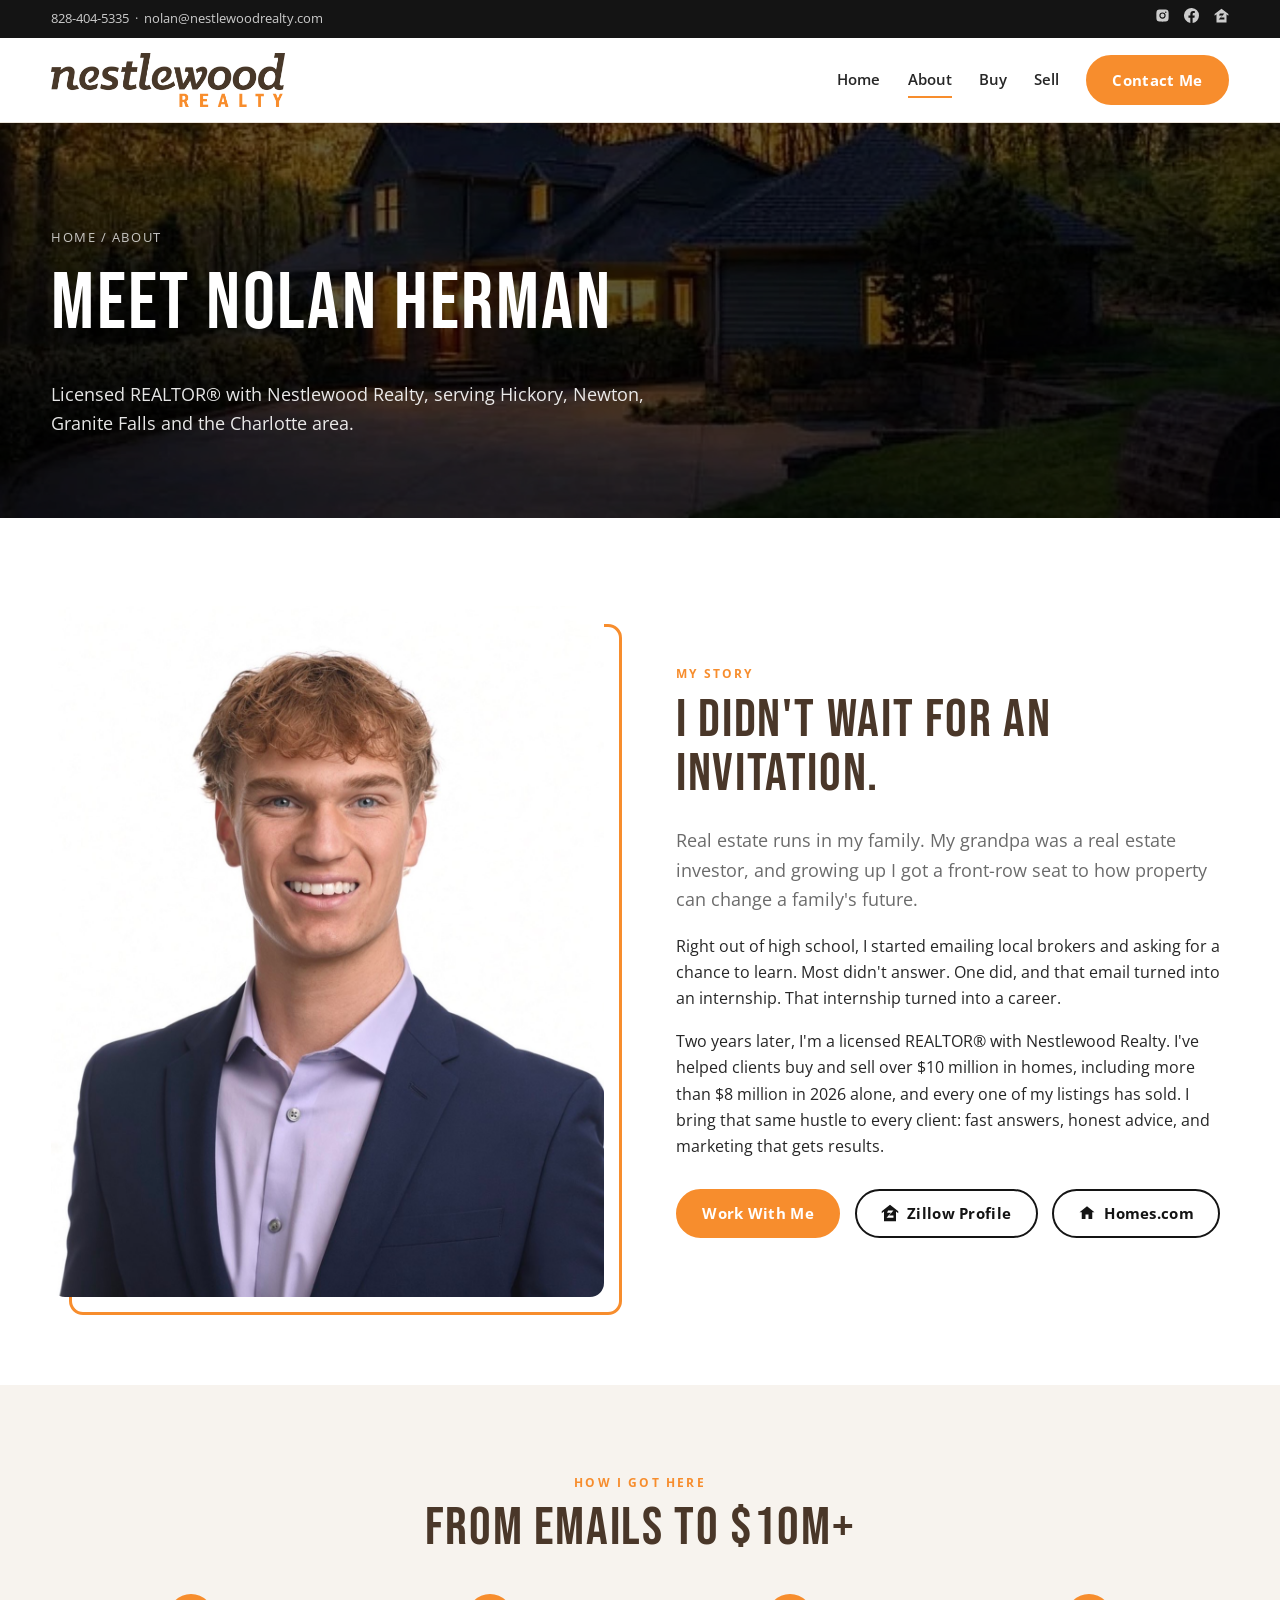
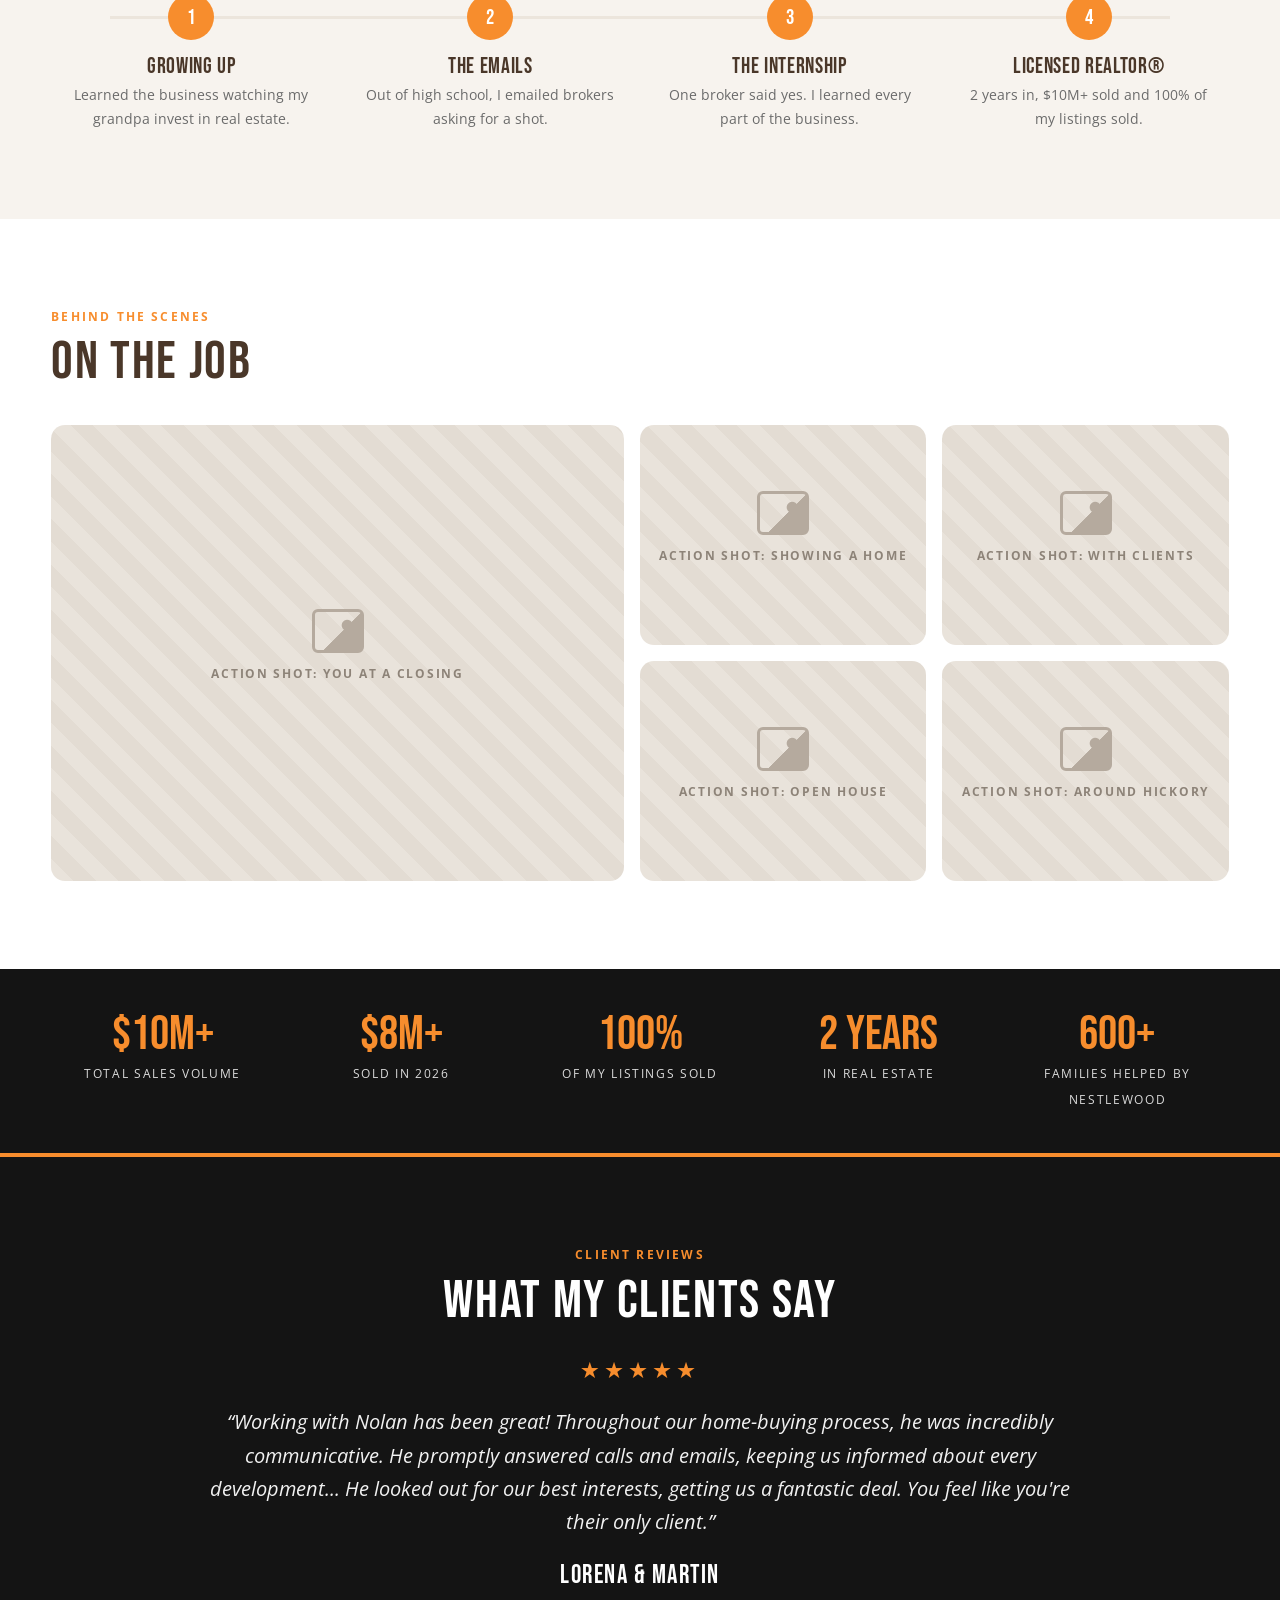
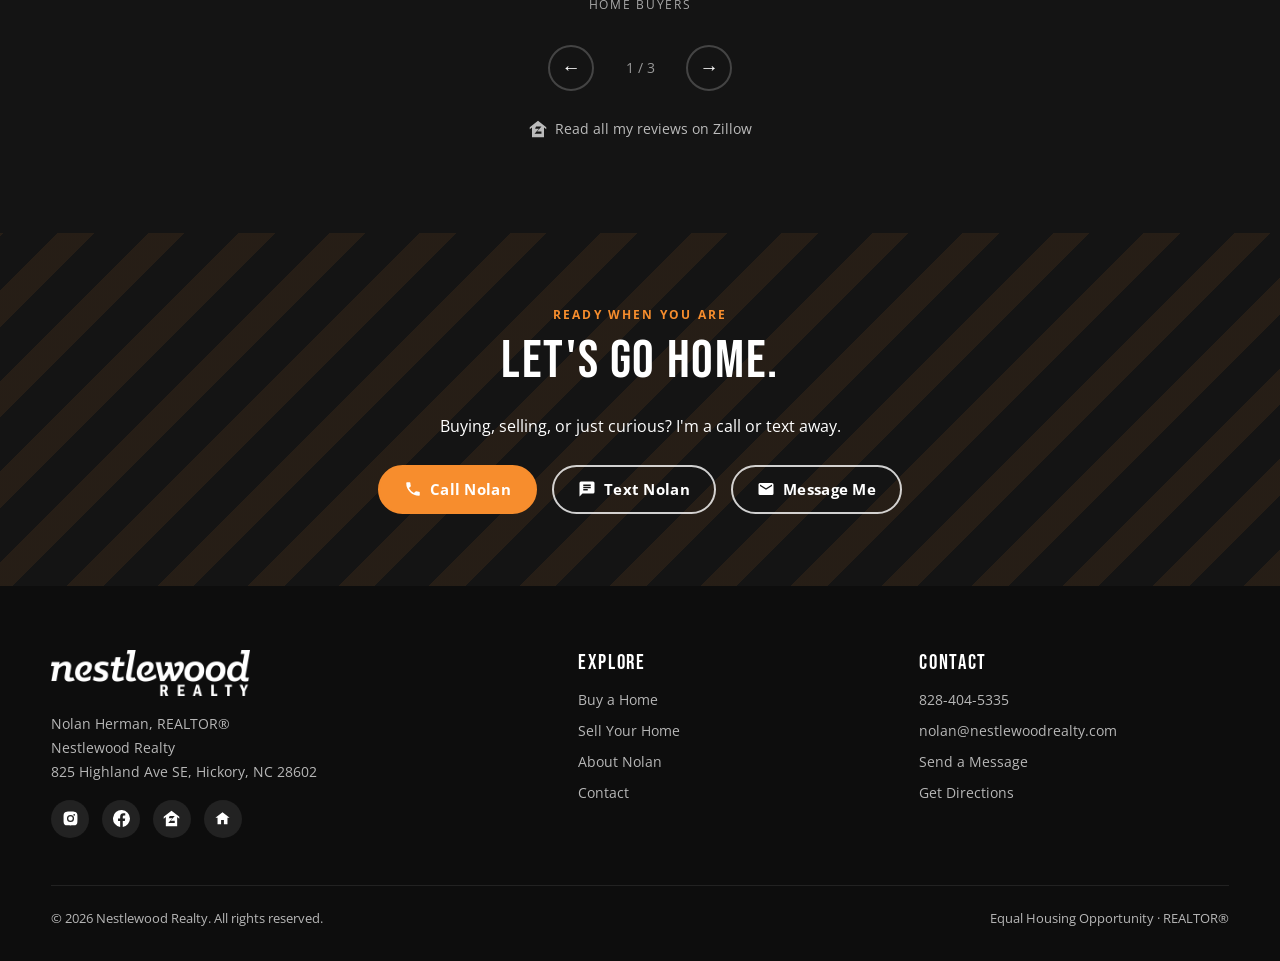
==== commit 8ad54799: "Update stats: $8M+ sold in 2026, 25+ homes per year; broker 100 units and $80M in one year Co-Author" ====
--- a/about.html
+++ b/about.html
@@ -27,7 +27,7 @@
   <div class="rev"><p class="eyebrow">My Story</p><h2>I didn't wait for an invitation.</h2>
     <p class="lead">Real estate runs in my family. My grandpa was a real estate investor, and growing up I got a front-row seat to how property can change a family's future.</p>
     <p>Right out of high school, I started emailing local brokers and asking for a chance to learn. Most didn't answer. One did, and that email turned into an internship. That internship turned into a career.</p>
-    <p>Two years later, I'm a licensed REALTOR® with Nestlewood Realty. I've helped clients buy and sell over $10 million in homes, including more than $7 million in 2026 alone, and every one of my listings has sold. I bring that same hustle to every client: fast answers, honest advice, and marketing that gets results.</p>
+    <p>Two years later, I'm a licensed REALTOR® with Nestlewood Realty. I've helped clients buy and sell over $10 million in homes, including more than $8 million in 2026 alone, and every one of my listings has sold. I bring that same hustle to every client: fast answers, honest advice, and marketing that gets results.</p>
     <div class="hero-actions"><a class="btn" href="contact.html">Work With Me</a><a class="btn btn-line" href="https://www.zillow.com/profile/Nolansellnc" target="_blank" rel="noopener"><svg viewBox="0 0 24 24" aria-hidden="true"><path d="M12 1 1 9.6v2.6l3-2.2V23h16V10l3 2.2V9.6zm4.6 17.4H7.4l5.9-6.6H8.1l1.3-3.2h7.2l-5.8 6.6h5.8z"/></svg> Zillow Profile</a><a class="btn btn-line" href="https://www.homes.com/real-estate-agents/nolan-herman/2672vt8/" target="_blank" rel="noopener"><svg viewBox="0 0 24 24" aria-hidden="true"><path d="M12 3 2 11h3v9h5v-6h4v6h5v-9h3z"/></svg> Homes.com</a></div></div>
 </div></section>
 <section class="section soft"><div class="wrap center"><p class="eyebrow">How I Got Here</p><h2>From emails to $10M+</h2>
@@ -41,7 +41,7 @@
   <div class="gallery"><div class="ph"><span>Action shot: you at a closing</span></div><div class="ph"><span>Action shot: showing a home</span></div><div class="ph"><span>Action shot: with clients</span></div><div class="ph"><span>Action shot: open house</span></div><div class="ph"><span>Action shot: around Hickory</span></div></div></div></section>
 <section class="stats"><div class="wrap stats-grid">
   <div class="stat"><strong>$10M+</strong><span>Total sales volume</span></div>
-  <div class="stat"><strong>$7M+</strong><span>Sold in 2026</span></div>
+  <div class="stat"><strong>$8M+</strong><span>Sold in 2026</span></div>
   <div class="stat"><strong>100%</strong><span>Of my listings sold</span></div>
   <div class="stat"><strong>2 Years</strong><span>In real estate</span></div>
   <div class="stat"><strong>600+</strong><span>Families helped by Nestlewood</span></div>
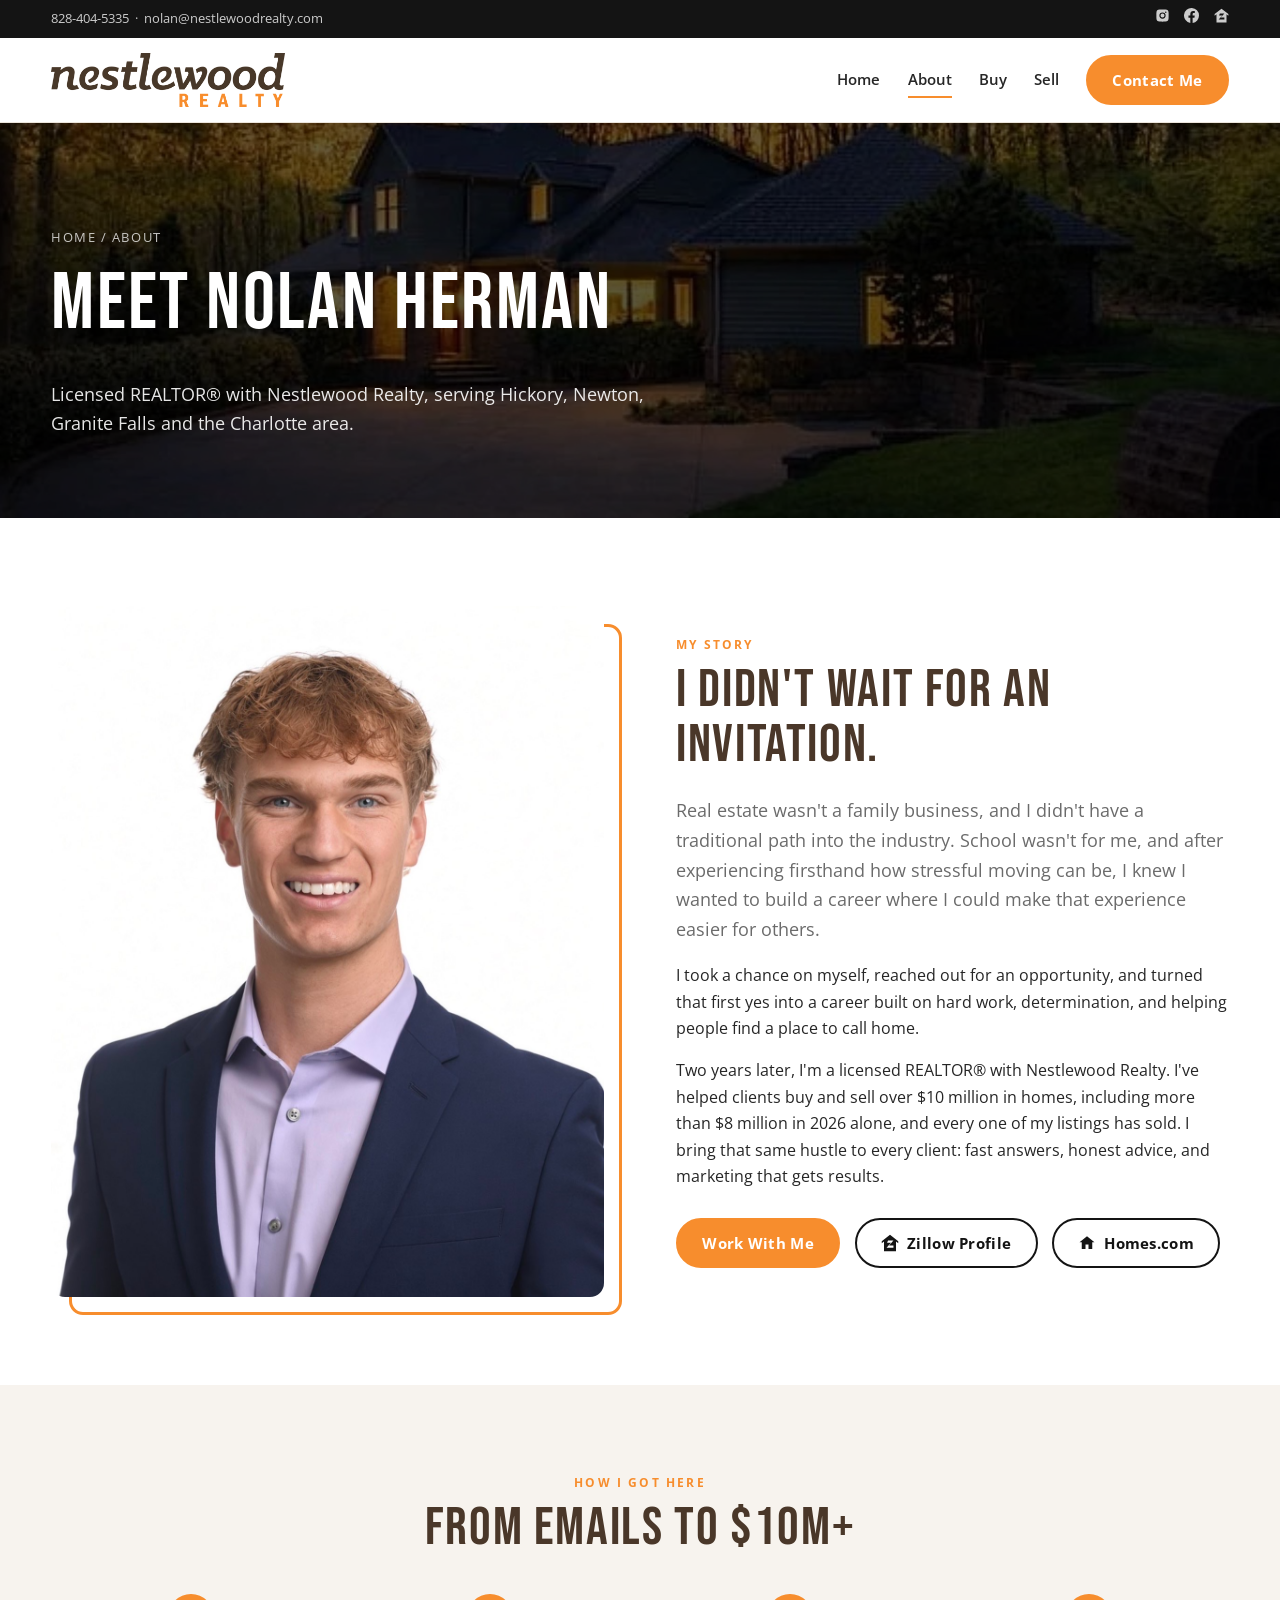
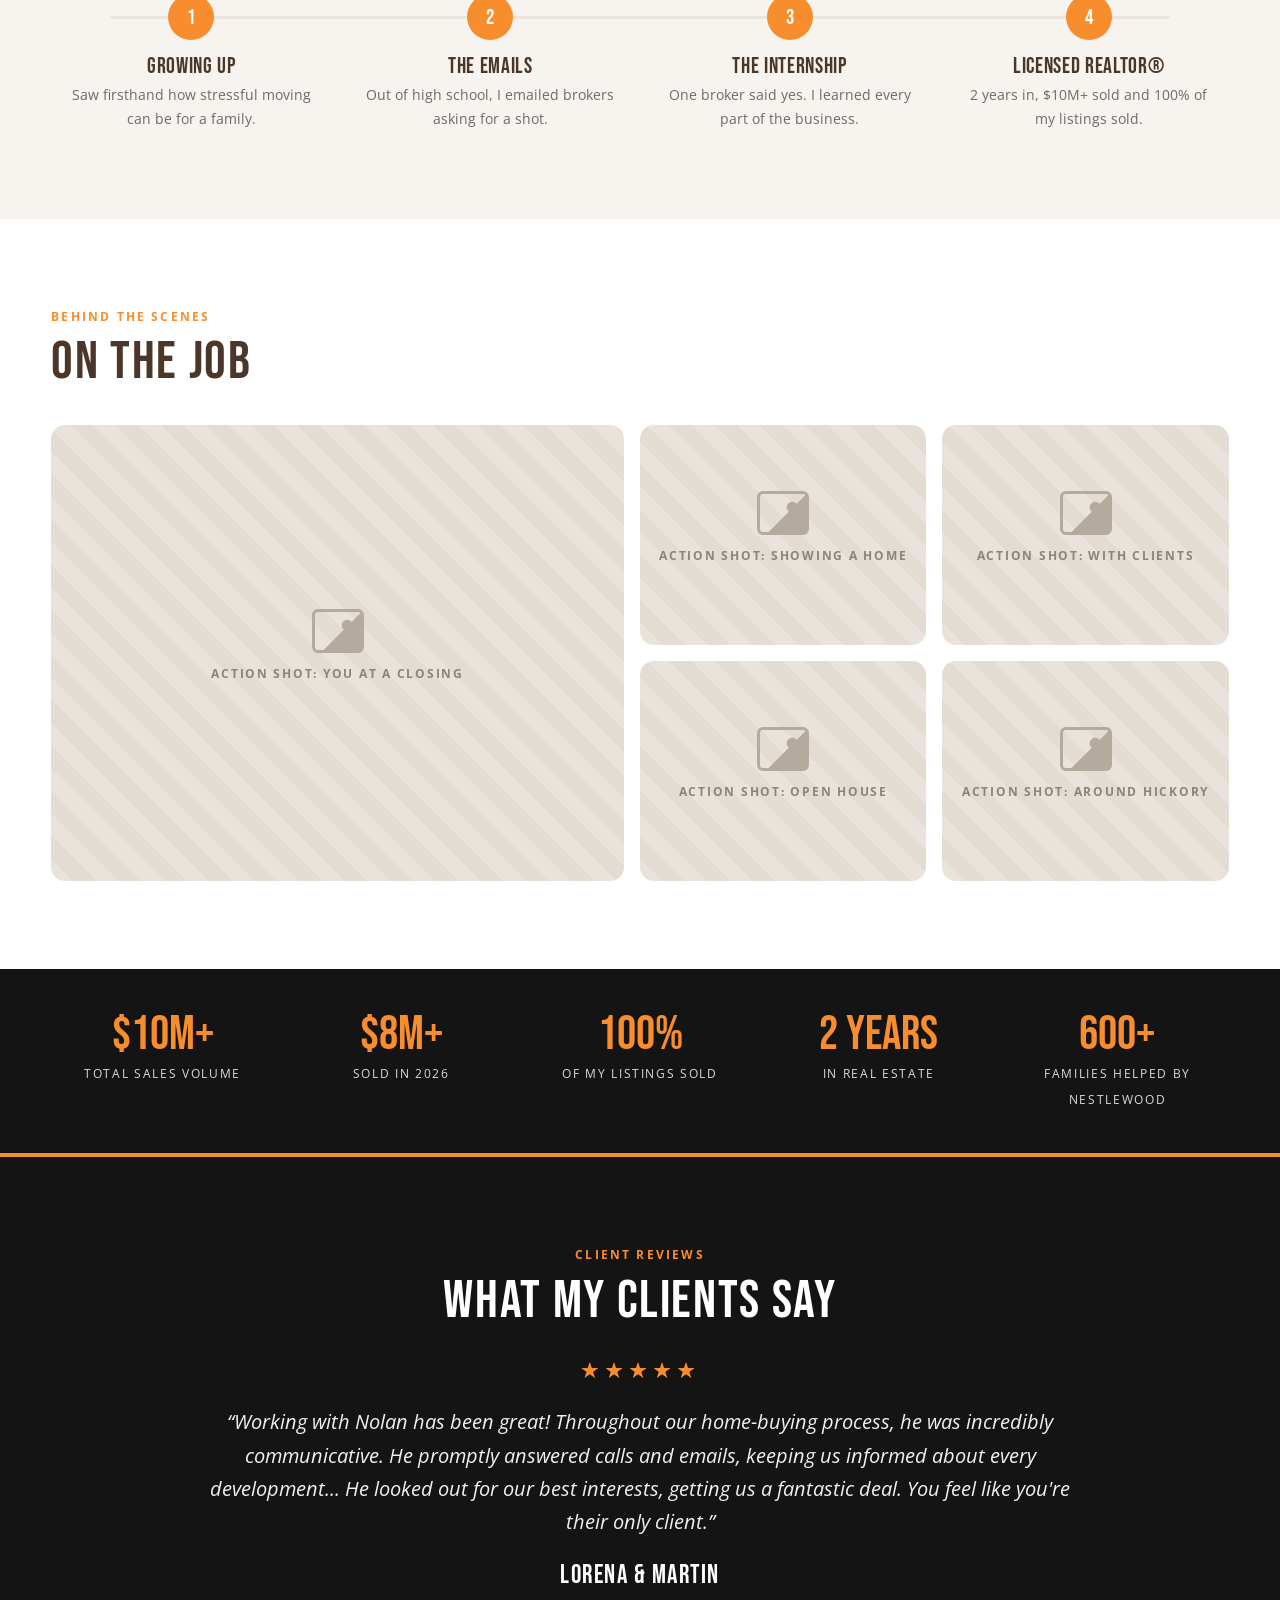
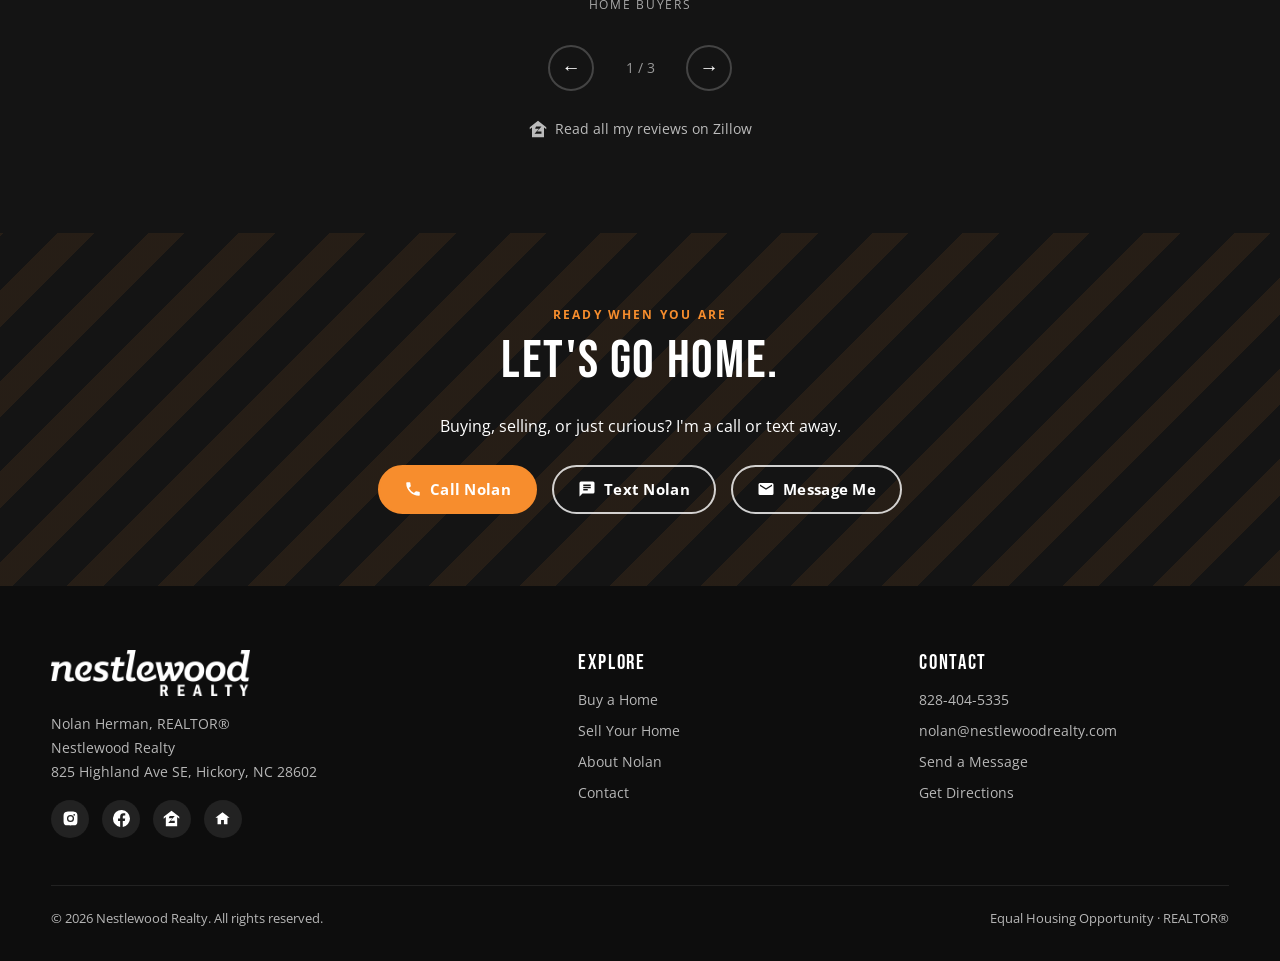
==== commit 9f5d4a35: "Update Nolan's story to match the Elite site Replaced the old family/grandpa story on Home and About" ====
--- a/about.html
+++ b/about.html
@@ -25,14 +25,14 @@
 <section class="section"><div class="wrap split">
   <div class="portrait rev"><img src="images/headshot.jpg" alt="Nolan Herman" /></div>
   <div class="rev"><p class="eyebrow">My Story</p><h2>I didn't wait for an invitation.</h2>
-    <p class="lead">Real estate runs in my family. My grandpa was a real estate investor, and growing up I got a front-row seat to how property can change a family's future.</p>
-    <p>Right out of high school, I started emailing local brokers and asking for a chance to learn. Most didn't answer. One did, and that email turned into an internship. That internship turned into a career.</p>
+    <p class="lead">Real estate wasn't a family business, and I didn't have a traditional path into the industry. School wasn't for me, and after experiencing firsthand how stressful moving can be, I knew I wanted to build a career where I could make that experience easier for others.</p>
+    <p>I took a chance on myself, reached out for an opportunity, and turned that first yes into a career built on hard work, determination, and helping people find a place to call home.</p>
     <p>Two years later, I'm a licensed REALTOR® with Nestlewood Realty. I've helped clients buy and sell over $10 million in homes, including more than $8 million in 2026 alone, and every one of my listings has sold. I bring that same hustle to every client: fast answers, honest advice, and marketing that gets results.</p>
     <div class="hero-actions"><a class="btn" href="contact.html">Work With Me</a><a class="btn btn-line" href="https://www.zillow.com/profile/Nolansellnc" target="_blank" rel="noopener"><svg viewBox="0 0 24 24" aria-hidden="true"><path d="M12 1 1 9.6v2.6l3-2.2V23h16V10l3 2.2V9.6zm4.6 17.4H7.4l5.9-6.6H8.1l1.3-3.2h7.2l-5.8 6.6h5.8z"/></svg> Zillow Profile</a><a class="btn btn-line" href="https://www.homes.com/real-estate-agents/nolan-herman/2672vt8/" target="_blank" rel="noopener"><svg viewBox="0 0 24 24" aria-hidden="true"><path d="M12 3 2 11h3v9h5v-6h4v6h5v-9h3z"/></svg> Homes.com</a></div></div>
 </div></section>
 <section class="section soft"><div class="wrap center"><p class="eyebrow">How I Got Here</p><h2>From emails to $10M+</h2>
   <div class="timeline">
-    <div class="tl rev"><i>1</i><h3>Growing Up</h3><p>Learned the business watching my grandpa invest in real estate.</p></div>
+    <div class="tl rev"><i>1</i><h3>Growing Up</h3><p>Saw firsthand how stressful moving can be for a family.</p></div>
     <div class="tl rev"><i>2</i><h3>The Emails</h3><p>Out of high school, I emailed brokers asking for a shot.</p></div>
     <div class="tl rev"><i>3</i><h3>The Internship</h3><p>One broker said yes. I learned every part of the business.</p></div>
     <div class="tl rev"><i>4</i><h3>Licensed REALTOR®</h3><p>2 years in, $10M+ sold and 100% of my listings sold.</p></div>
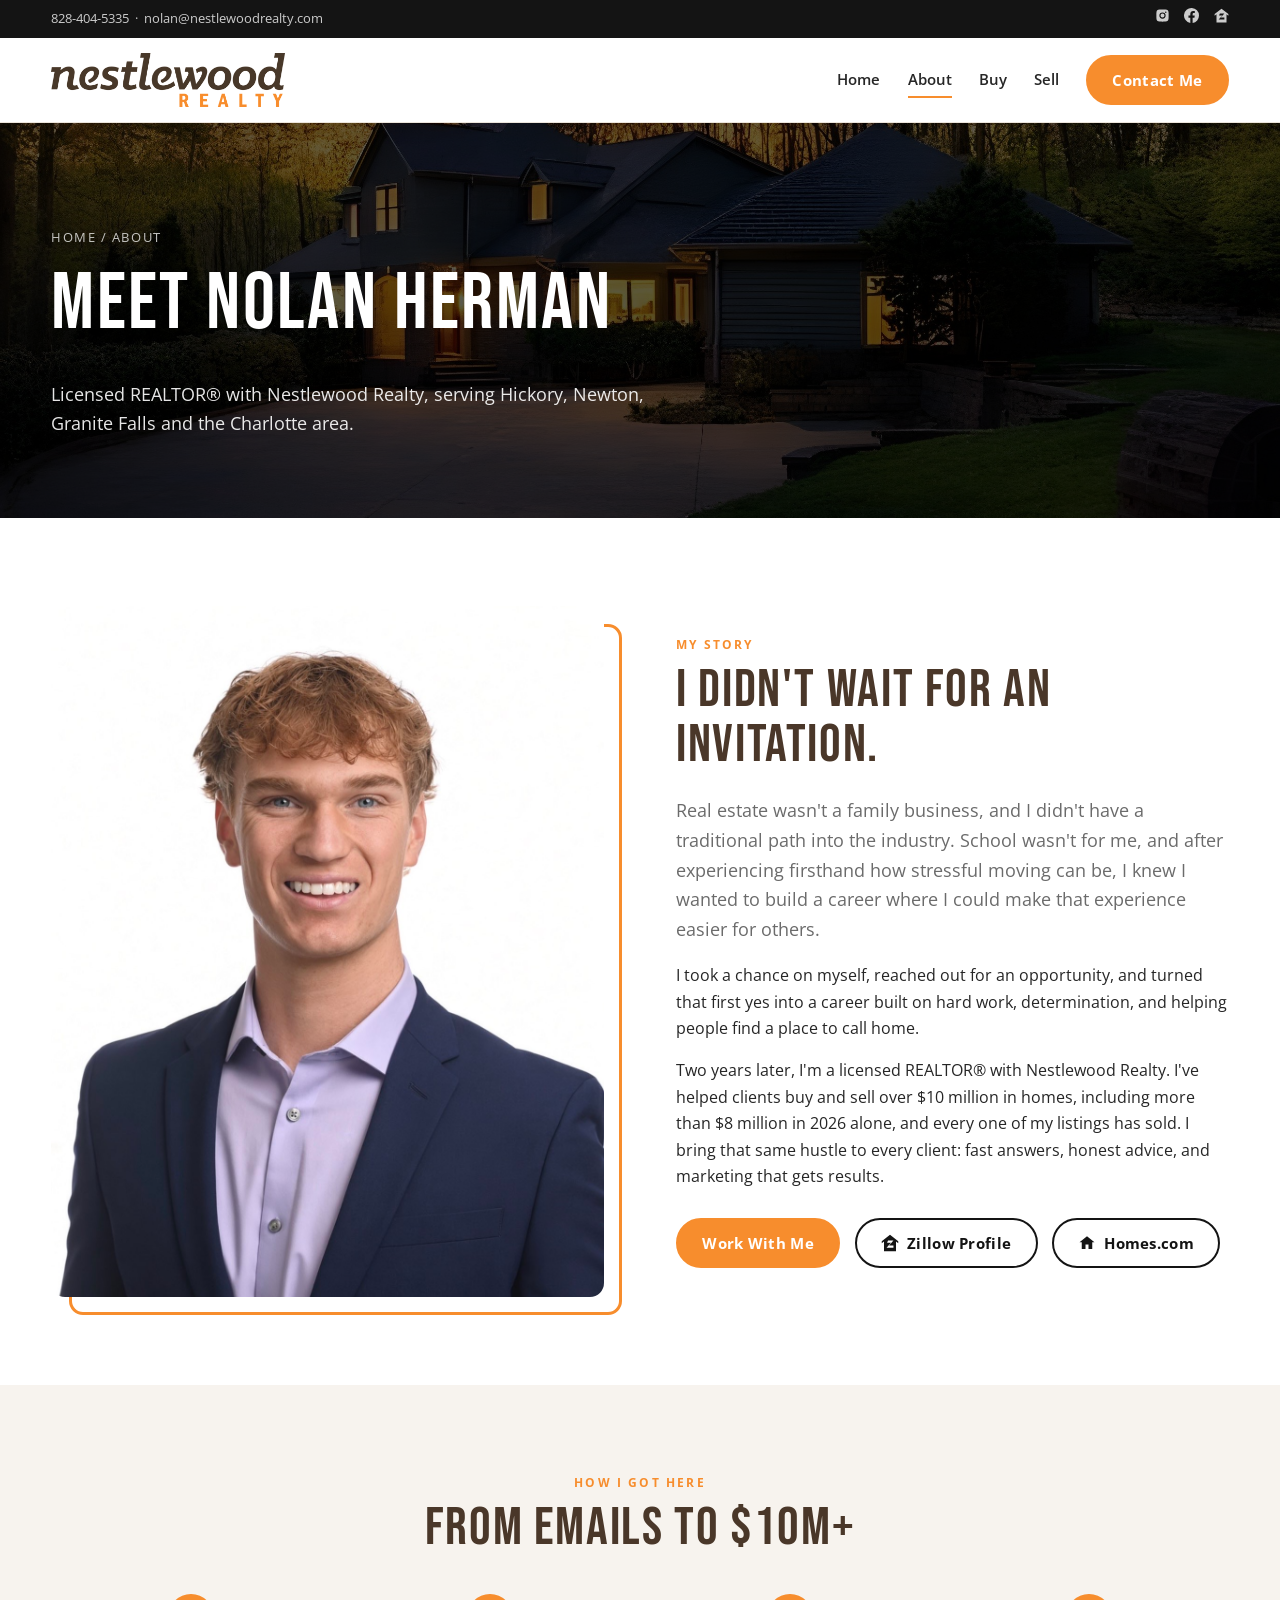
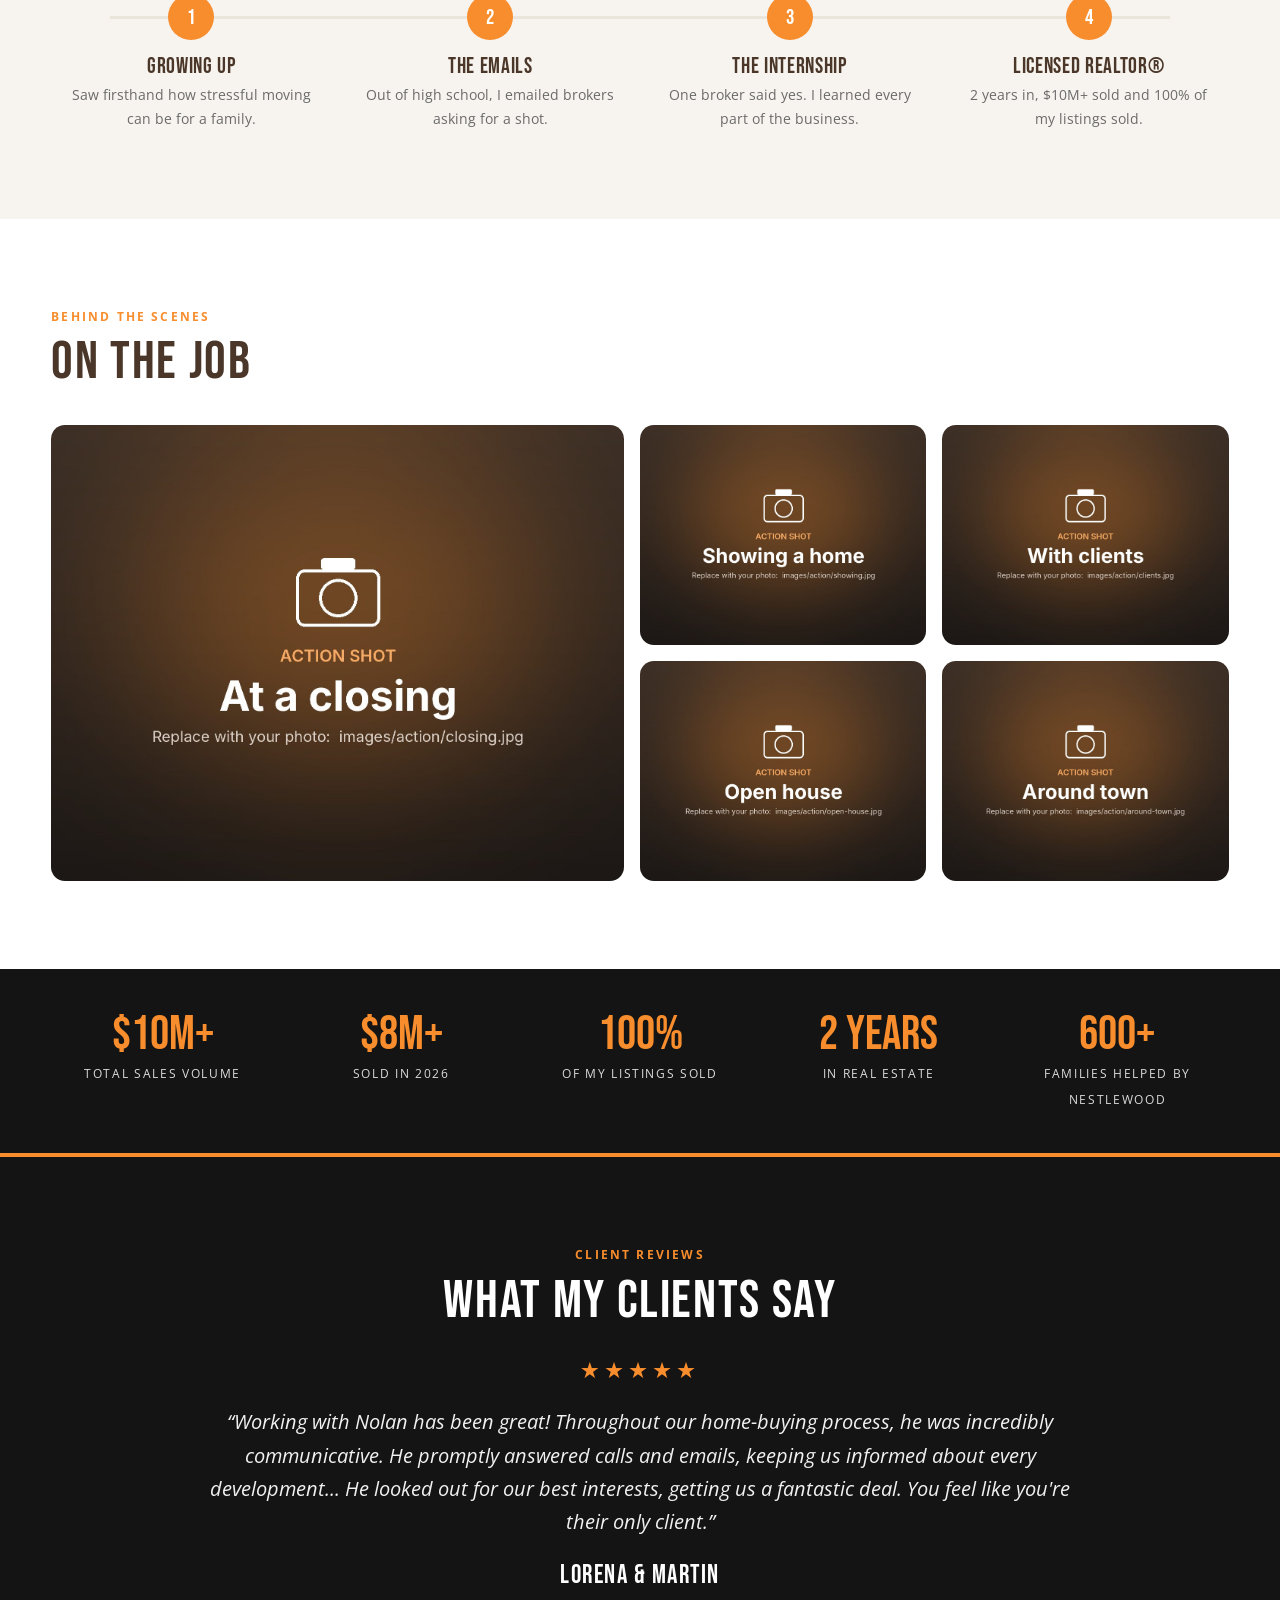
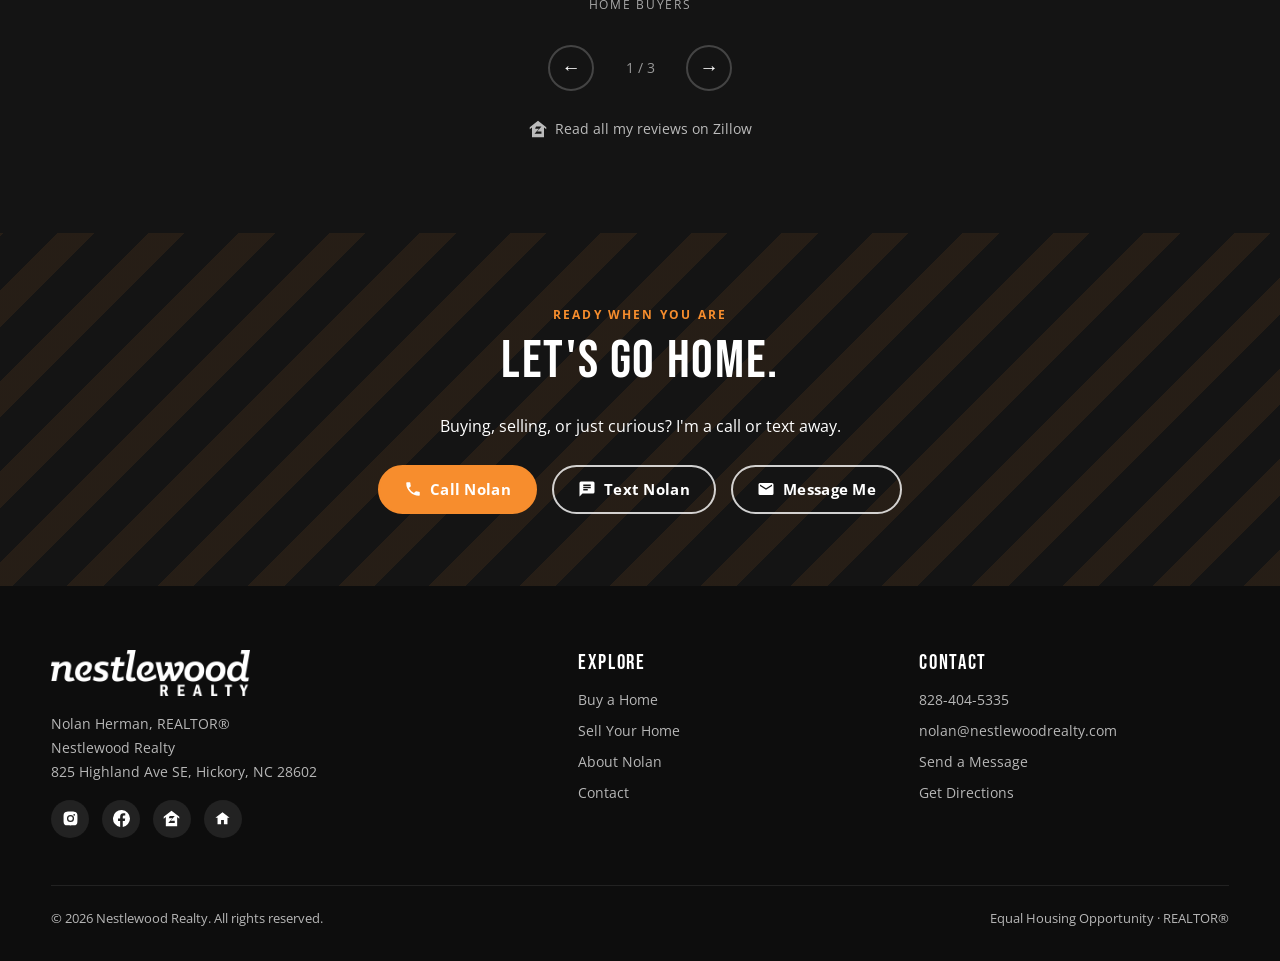
==== commit 55f362c9: "Add sold cards and action-shot gallery" ====
--- a/about.html
+++ b/about.html
@@ -38,7 +38,7 @@
     <div class="tl rev"><i>4</i><h3>Licensed REALTOR®</h3><p>2 years in, $10M+ sold and 100% of my listings sold.</p></div>
   </div></div></section>
 <section class="section"><div class="wrap"><div class="head-row"><div><p class="eyebrow">Behind the Scenes</p><h2>On the job</h2></div></div>
-  <div class="gallery"><div class="ph"><span>Action shot: you at a closing</span></div><div class="ph"><span>Action shot: showing a home</span></div><div class="ph"><span>Action shot: with clients</span></div><div class="ph"><span>Action shot: open house</span></div><div class="ph"><span>Action shot: around Hickory</span></div></div></div></section>
+  <div class="gallery"><div class="shot"><img src="images/action/closing.jpg" alt="Nolan at a closing" loading="lazy" /></div><div class="shot"><img src="images/action/showing.jpg" alt="Nolan showing a home" loading="lazy" /></div><div class="shot"><img src="images/action/clients.jpg" alt="Nolan with clients" loading="lazy" /></div><div class="shot"><img src="images/action/open-house.jpg" alt="Nolan at an open house" loading="lazy" /></div><div class="shot"><img src="images/action/around-town.jpg" alt="Nolan around town" loading="lazy" /></div></div></div></section>
 <section class="stats"><div class="wrap stats-grid">
   <div class="stat"><strong>$10M+</strong><span>Total sales volume</span></div>
   <div class="stat"><strong>$8M+</strong><span>Sold in 2026</span></div>
--- a/styles.css
+++ b/styles.css
@@ -106,6 +106,8 @@
 
 /* Listing cards */
 .cards3 { display: grid; grid-template-columns: repeat(3, 1fr); gap: 1.6rem; }
+.cards5 { display: grid; grid-template-columns: repeat(6, 1fr); gap: 1.6rem; }
+.cards5 > * { grid-column: span 2; } .cards5 > :nth-child(n+4) { grid-column: span 3; }
 .listing { background: #fff; border-radius: var(--radius); overflow: hidden; box-shadow: var(--shadow); text-decoration: none; display: flex; flex-direction: column; transition: transform .2s; }
 .listing:hover { transform: translateY(-6px); }
 .listing .pic { position: relative; aspect-ratio: 4/3; }
@@ -202,7 +204,9 @@
 /* Action-shot gallery */
 .gallery { display: grid; grid-template-columns: 2fr 1fr 1fr; grid-template-rows: 220px 220px; gap: 1rem; }
 .gallery .ph { border-radius: var(--radius); }
-.gallery .ph:first-child { grid-row: span 2; }
+.gallery .ph:first-child, .gallery .shot:first-child { grid-row: span 2; }
+.gallery .shot { border-radius: var(--radius); overflow: hidden; background: #2a2420; }
+.gallery .shot img { width: 100%; height: 100%; object-fit: cover; display: block; }
 
 /* Timeline */
 .timeline { display: grid; grid-template-columns: repeat(4, 1fr); gap: 1.2rem; position: relative; margin-top: 2.4rem; }
@@ -245,16 +249,18 @@
   .stats-grid { grid-template-columns: repeat(2, 1fr); } .stats-grid .stat:last-child { grid-column: span 2; }
   .split, .val-grid, .guide, .booking, .calc { grid-template-columns: 1fr; gap: 2.5rem; }
   .cards3, .steps, .timeline, .facts { grid-template-columns: 1fr 1fr; }
+  .cards5 { grid-template-columns: 1fr 1fr; } .cards5 > *, .cards5 > :nth-child(n+4) { grid-column: auto; } .cards5 > :last-child { grid-column: span 2; }
   .timeline::before { display: none; }
   .f-grid { grid-template-columns: 1fr 1fr; }
   .portrait { max-width: 420px; margin: 0 auto; }
 }
 @media (max-width: 620px) {
   .topbar .tsoc { display: none; }
-  .cards3, .steps, .facts, .form .row, .calc .inputs .row, .inline-form { grid-template-columns: 1fr; }
+  .cards5, .cards3, .steps, .facts, .form .row, .calc .inputs .row, .inline-form { grid-template-columns: 1fr; }
+  .cards5 > :last-child { grid-column: auto; }
   .timeline { grid-template-columns: 1fr; }
   .gallery { grid-template-columns: 1fr 1fr; grid-template-rows: 200px 140px 140px; }
-  .gallery .ph:first-child { grid-column: span 2; grid-row: auto; }
+  .gallery .ph:first-child, .gallery .shot:first-child { grid-column: span 2; grid-row: auto; }
   .val-form { flex-direction: column; border-radius: 18px; } .val-form input { padding: .8rem 1rem; }
   .hero { min-height: 78vh; } .section { padding: 4rem 0; }
   .f-grid { grid-template-columns: 1fr; }
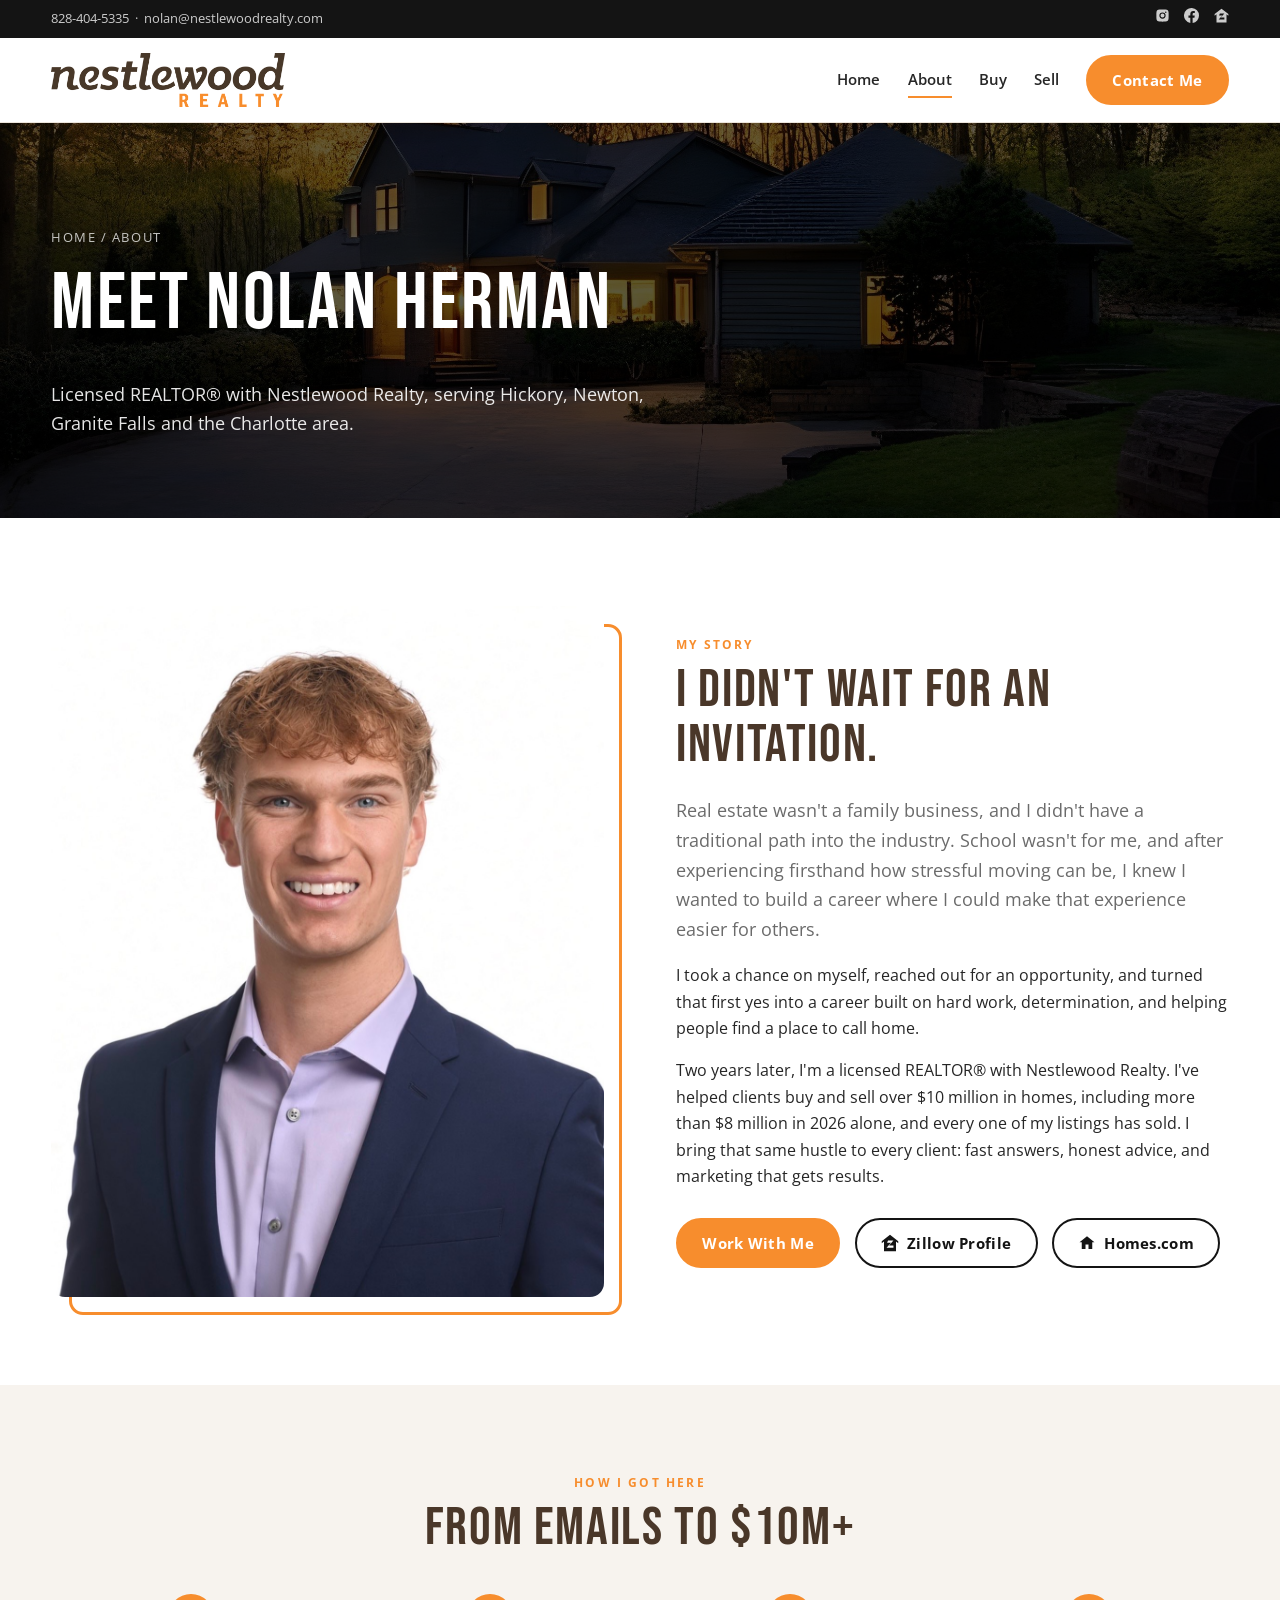
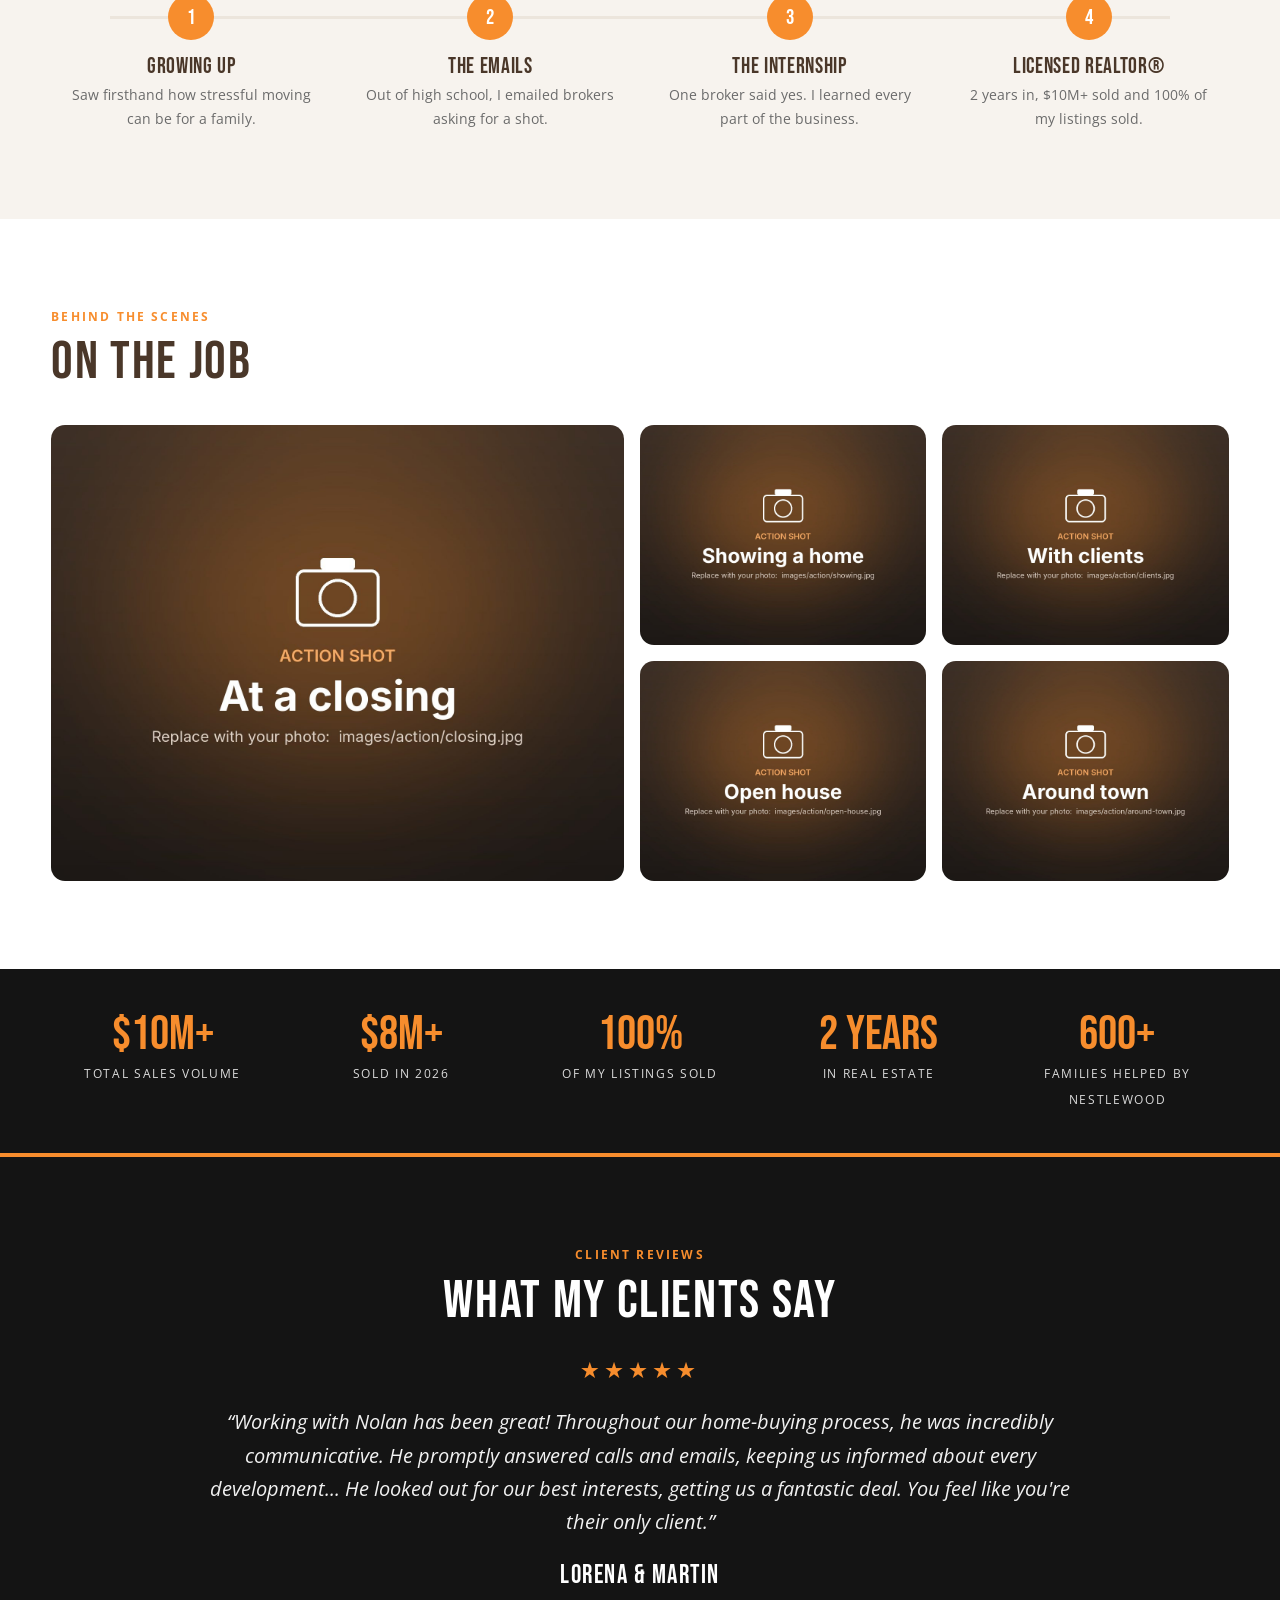
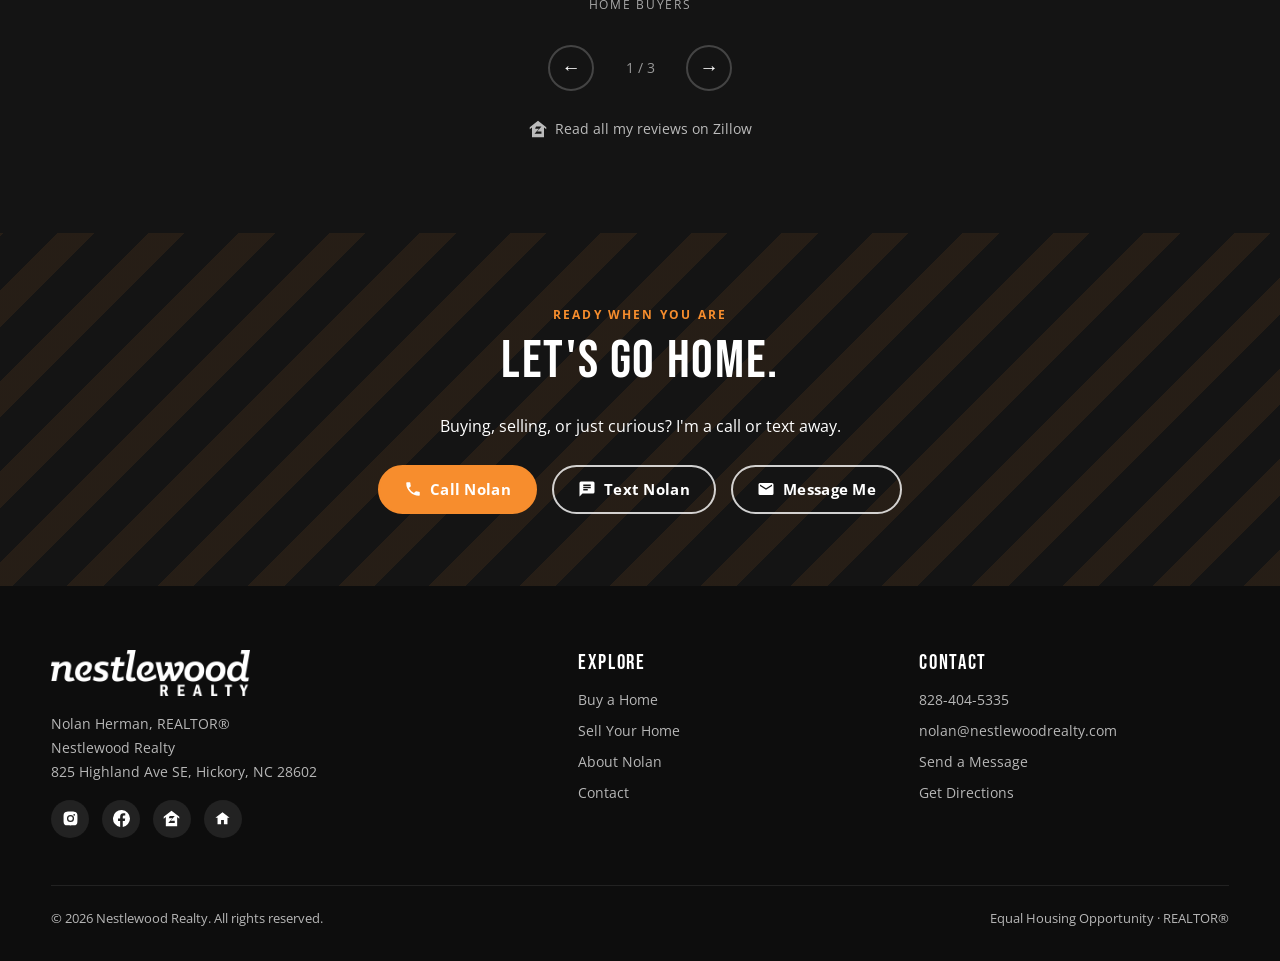
==== commit 42c83a16: "Use stock photos for action shots" ====
--- a/about.html
+++ b/about.html
@@ -38,7 +38,7 @@
     <div class="tl rev"><i>4</i><h3>Licensed REALTOR®</h3><p>2 years in, $10M+ sold and 100% of my listings sold.</p></div>
   </div></div></section>
 <section class="section"><div class="wrap"><div class="head-row"><div><p class="eyebrow">Behind the Scenes</p><h2>On the job</h2></div></div>
-  <div class="gallery"><div class="shot"><img src="images/action/closing.jpg" alt="Nolan at a closing" loading="lazy" /></div><div class="shot"><img src="images/action/showing.jpg" alt="Nolan showing a home" loading="lazy" /></div><div class="shot"><img src="images/action/clients.jpg" alt="Nolan with clients" loading="lazy" /></div><div class="shot"><img src="images/action/open-house.jpg" alt="Nolan at an open house" loading="lazy" /></div><div class="shot"><img src="images/action/around-town.jpg" alt="Nolan around town" loading="lazy" /></div></div></div></section>
+  <div class="gallery"><div class="shot" style="background-image:url('images/action/closing.jpg'),url('https://images.unsplash.com/photo-1741156386380-0236c72eb6f9?w=1600&q=80&auto=format&fit=crop')" role="img" aria-label="Handing over the keys"></div><div class="shot" style="background-image:url('images/action/showing.jpg'),url('https://images.unsplash.com/photo-1793586938427-e8e37441c962?w=1600&q=80&auto=format&fit=crop')" role="img" aria-label="Showing a home"></div><div class="shot" style="background-image:url('images/action/clients.jpg'),url('https://images.unsplash.com/photo-1781229771042-2a859f8f8022?w=1600&q=80&auto=format&fit=crop')" role="img" aria-label="Working with clients"></div><div class="shot" style="background-image:url('images/action/open-house.jpg'),url('https://images.unsplash.com/photo-1772313952254-dae19b91854b?w=1600&q=80&auto=format&fit=crop')" role="img" aria-label="Open house"></div><div class="shot" style="background-image:url('images/action/around-town.jpg'),url('images/hickory-downtown.jpg')" role="img" aria-label="Around town"></div></div></div></section>
 <section class="stats"><div class="wrap stats-grid">
   <div class="stat"><strong>$10M+</strong><span>Total sales volume</span></div>
   <div class="stat"><strong>$8M+</strong><span>Sold in 2026</span></div>
--- a/styles.css
+++ b/styles.css
@@ -205,7 +205,7 @@
 .gallery { display: grid; grid-template-columns: 2fr 1fr 1fr; grid-template-rows: 220px 220px; gap: 1rem; }
 .gallery .ph { border-radius: var(--radius); }
 .gallery .ph:first-child, .gallery .shot:first-child { grid-row: span 2; }
-.gallery .shot { border-radius: var(--radius); overflow: hidden; background: #2a2420; }
+.gallery .shot { border-radius: var(--radius); overflow: hidden; background-color: #2a2420; background-size: cover; background-position: center; }
 .gallery .shot img { width: 100%; height: 100%; object-fit: cover; display: block; }
 
 /* Timeline */
